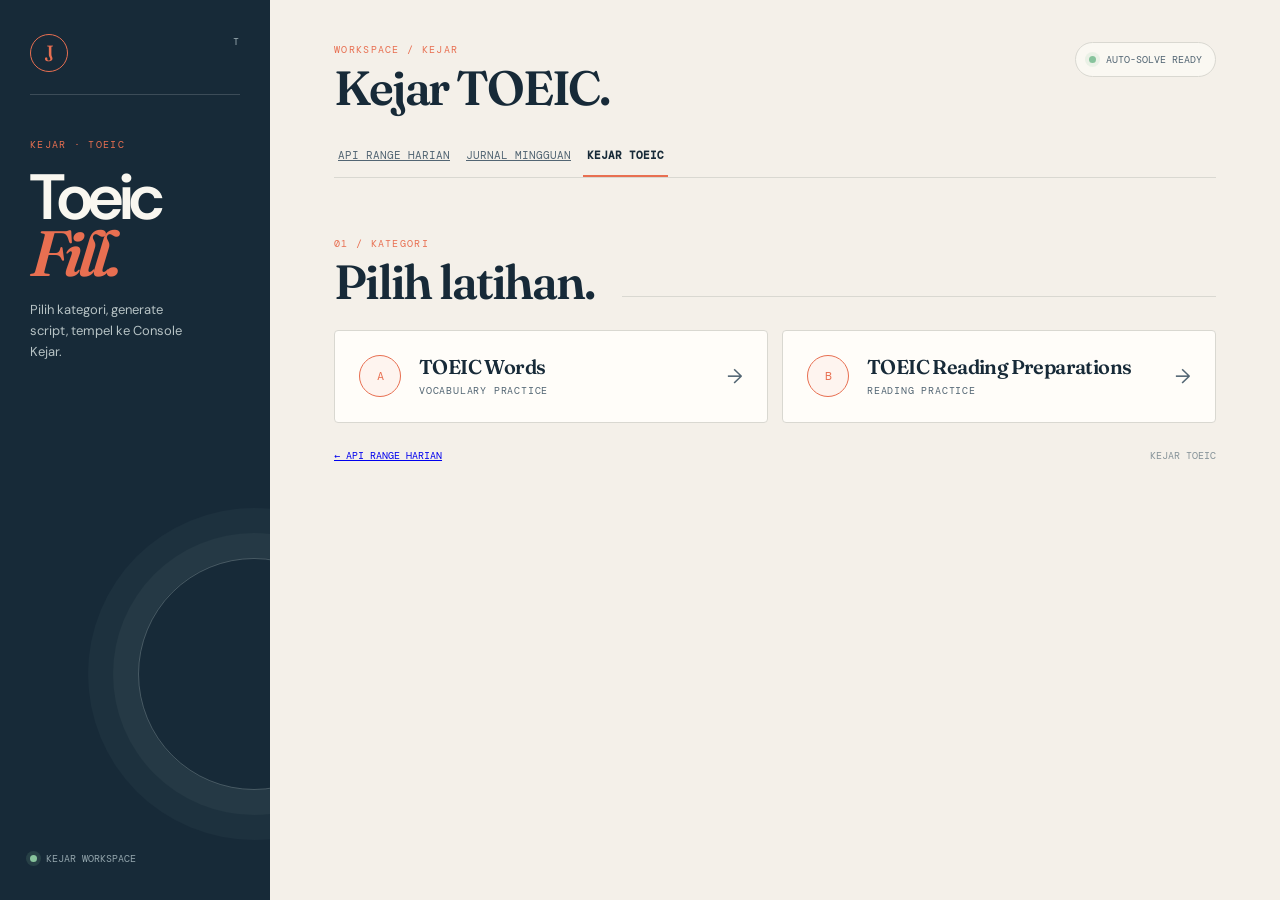
==== ui/kejar-toeic.html @ 2d429995 "First commit" ====
<!DOCTYPE html>
<html lang="id">
<head>
    <meta charset="UTF-8">
    <meta name="viewport" content="width=device-width, initial-scale=1.0">
    <title>Kejar TOEIC / AutoFill</title>
    <link rel="stylesheet" href="/ui/style.css">
</head>
<body>
    <div class="app-shell">
        <aside class="side-rail">
            <div class="brand-mark"><span>J</span><small>T</small></div>
            <div class="rail-copy">
                <p class="eyebrow">Kejar · TOEIC</p>
                <h1>Toeic<br><em>Fill.</em></h1>
                <p class="rail-note">Pilih kategori, generate script, tempel ke Console Kejar.</p>
            </div>
            <div class="rail-footer"><span class="status-dot"></span><span>Kejar workspace</span></div>
        </aside>
        <main class="workspace">
            <header class="topbar">
                <div>
                    <p class="eyebrow">Workspace / Kejar</p>
                    <h2>Kejar TOEIC.</h2>
                </div>
                <div class="topbar-badge"><span class="pulse"></span>Auto-solve ready</div>
            </header>
            <nav class="mode-tabs" aria-label="Pilih engine jurnal">
                <a class="mode-tab" href="/">API Range Harian</a>
                <a class="mode-tab" href="/ui/weekly.html">Jurnal Mingguan</a>
                <span class="mode-tab active">Kejar TOEIC</span>
            </nav>

            <div class="section-heading">
                <div>
                    <p class="eyebrow">01 / Kategori</p>
                    <h2>Pilih latihan.</h2>
                </div>
                <span class="heading-rule"></span>
            </div>

            <div class="kejar-grid">
                <button class="kejar-card" onclick="openKejarToeic('words')">
                    <div class="kejar-card-index">A</div>
                    <div class="kejar-card-body">
                        <h3>TOEIC Words</h3>
                        <p>Vocabulary practice</p>
                    </div>
                    <span class="kejar-card-arrow">→</span>
                </button>

                <button class="kejar-card" onclick="openKejarToeic('reading')">
                    <div class="kejar-card-index">B</div>
                    <div class="kejar-card-body">
                        <h3>TOEIC Reading Preparations</h3>
                        <p>Reading practice</p>
                    </div>
                    <span class="kejar-card-arrow">→</span>
                </button>
            </div>

            <footer class="workspace-footer">
                <a href="/">← API Range Harian</a>
                <span>Kejar TOEIC</span>
            </footer>
        </main>
    </div>
    <script src="/src/kejar-toeic-config.js"></script>
    <script src="/src/kejar-toeic-injector.js"></script>
    <script src="/ui/kejar-toeic-app.js"></script>
</body>
</html>
---- ui/style.css ----
@import url('https://fonts.googleapis.com/css2?family=DM+Mono:wght@400;500&family=DM+Sans:wght@400;500;600;700&family=Fraunces:opsz,wght@9..144,600&display=swap');

:root { --ink: #172a38; --ink-soft: #526573; --paper: #f4f0e9; --panel: #fffdf9; --line: #d9d8d1; --coral: #e86f51; --coral-dark: #bd513c; --shadow: 0 18px 50px rgba(23,42,56,.09); }
* { box-sizing: border-box; margin: 0; padding: 0; }
body { min-width: 320px; background: var(--paper); color: var(--ink); font-family: 'DM Sans', sans-serif; line-height: 1.5; }
button, input, select, textarea { font: inherit; }
.app-shell { display: grid; grid-template-columns: 270px minmax(0,1fr); min-height: 100vh; }
.side-rail { position: relative; display: flex; flex-direction: column; min-height: 100vh; padding: 34px 30px; color: #f9f7f0; background: var(--ink); overflow: hidden; }
.side-rail::after { position: absolute; content: ''; width: 230px; height: 230px; right: -100px; bottom: 110px; border: 1px solid rgba(220,233,231,.25); border-radius: 50%; box-shadow: 0 0 0 25px rgba(220,233,231,.04),0 0 0 50px rgba(220,233,231,.03); }
.brand-mark { display: flex; align-items: flex-start; justify-content: space-between; width: 100%; padding-bottom: 22px; border-bottom: 1px solid rgba(255,255,255,.16); font-family: 'DM Mono',monospace; }
.brand-mark span { display: grid; place-items: center; width: 38px; height: 38px; border: 1px solid var(--coral); border-radius: 50%; color: var(--coral); font-family: 'Fraunces',serif; font-size: 22px; }
.brand-mark small { color: #9aaab1; font-size: 10px; letter-spacing: .12em; }
.rail-copy { margin-top: 42px; margin-bottom: auto; }.eyebrow { color: var(--coral); font-family: 'DM Mono',monospace; font-size: 10px; letter-spacing: .13em; text-transform: uppercase; }
.rail-copy h1 { margin: 18px 0; font-size: clamp(48px,5vw,68px); font-weight: 600; line-height: .86; letter-spacing: -.07em; }.rail-copy h1 em { color: var(--coral); font-family: 'Fraunces',serif; font-weight: 600; letter-spacing: -.08em; }.rail-note { max-width: 165px; color: #b7c3c5; font-size: 13px; line-height: 1.6; }
.rail-footer { display: flex; align-items: center; gap: 9px; color: #94a6ad; font-family: 'DM Mono',monospace; font-size: 10px; text-transform: uppercase; }.status-dot,.pulse { display: inline-block; width: 7px; height: 7px; border-radius: 50%; background: #87c39c; box-shadow: 0 0 0 4px rgba(135,195,156,.14); }
.workspace { width: min(1180px,100%); margin: 0 auto; padding: 42px clamp(24px,5vw,76px) 28px; }.topbar { display: flex; align-items: flex-start; justify-content: space-between; gap: 20px; margin-bottom: 42px; }.topbar h2,.section-heading h2 { margin-top: 7px; font-family: 'Fraunces',serif; font-size: clamp(30px,4vw,48px); font-weight: 600; letter-spacing: -.045em; line-height: 1; }.topbar-badge { display: flex; align-items: center; gap: 10px; padding: 9px 13px; border: 1px solid var(--line); border-radius: 99px; background: rgba(255,253,249,.6); color: var(--ink-soft); font-family: 'DM Mono',monospace; font-size: 10px; text-transform: uppercase; white-space: nowrap; }
.date-panel { padding: 25px 28px 18px; border: 1px solid var(--line); border-radius: 4px; background: var(--panel); box-shadow: var(--shadow); }.section-kicker { display: flex; align-items: center; gap: 10px; color: var(--ink-soft); font-family: 'DM Mono',monospace; font-size: 10px; letter-spacing: .12em; text-transform: uppercase; }.section-kicker span:first-child { color: var(--coral); }.date-panel-main { display: flex; align-items: end; justify-content: space-between; gap: 28px; margin: 24px 0 15px; }.date-panel h3,.panel-heading h3 { font-size: 18px; font-weight: 700; letter-spacing: -.02em; }.section-subtitle,.panel-heading p { margin-top: 4px; color: var(--ink-soft); font-size: 12px; }.date-row { display: flex; align-items: end; gap: 12px; min-width: min(470px,100%); }.input-group { display: flex; flex: 1; flex-direction: column; gap: 7px; }.input-group label,.compact-item label { color: var(--ink-soft); font-family: 'DM Mono',monospace; font-size: 10px; letter-spacing: .04em; text-transform: uppercase; } input[type='date'],select { width: 100%; border: 1px solid var(--line); border-radius: 2px; background: #f8f6f0; color: var(--ink); font-size: 13px; } input[type='date'] { padding: 11px 12px; } select { padding: 9px 10px; cursor: pointer; } input[type='date']:focus,select:focus { outline: 2px solid rgba(232,111,81,.25); border-color: var(--coral); }.date-arrow { padding-bottom: 10px; color: var(--coral); font-size: 20px; }.date-info { min-height: 22px; color: var(--ink-soft); font-size: 12px; }.date-info .success { display: block; color: #56856a; font-weight: 600; }.date-info .error { display: block; color: var(--coral-dark); font-weight: 600; }
.section-heading { display: flex; align-items: end; gap: 28px; margin: 58px 0 24px; }.heading-rule { height: 1px; flex: 1; margin-bottom: 9px; background: var(--line); }.activity-grid { display: grid; grid-template-columns: repeat(2,minmax(0,1fr)); gap: 14px; }.panel { min-width: 0; padding: 24px; border: 1px solid var(--line); border-radius: 4px; background: var(--panel); }.panel-wide { grid-column: span 2; }.panel-accent { background: #dce9e7; border-color: #c5d8d4; }.panel-accent-soft { background: #e8eee4; border-color: #d2ddcf; }.panel-sleep { background: #eee7dc; border-color: #ddd1bf; }.panel-heading { display: flex; align-items: flex-start; gap: 13px; margin-bottom: 20px; }.panel-index { display: grid; place-items: center; width: 25px; height: 25px; border: 1px solid currentColor; border-radius: 50%; color: var(--coral); font-family: 'DM Mono',monospace; font-size: 10px; }
.compact-table { width: 100%; border-collapse: collapse; font-size: 13px; }.compact-table th { padding: 0 8px 10px; border-bottom: 1px solid var(--line); color: var(--ink-soft); font-family: 'DM Mono',monospace; font-size: 10px; font-weight: 400; letter-spacing: .04em; text-align: left; text-transform: uppercase; }.compact-table td { padding: 10px 8px; border-bottom: 1px solid rgba(23,42,56,.1); }.compact-table tr:last-child td { border-bottom: 0; }.compact-table .label-col { width: 110px; font-weight: 700; }.compact-table select { padding: 7px 8px; font-size: 12px; }.compact-grid { display: grid; grid-template-columns: repeat(auto-fit,minmax(190px,1fr)); gap: 15px 20px; }.compact-item { display: flex; flex-direction: column; gap: 7px; }
.action-panel { display: grid; grid-template-columns: .85fr 1.15fr; gap: 34px; margin-top: 14px; padding: 30px; border-radius: 4px; background: var(--ink); color: #f9f7f0; box-shadow: var(--shadow); }.light { color: #b7c3c5; }.action-copy h2 { margin-top: 26px; font-family: 'Fraunces',serif; font-size: 37px; letter-spacing: -.04em; }.action-copy p { max-width: 230px; margin-top: 10px; color: #aebdc0; font-size: 13px; }.action-controls { min-width: 0; }.preview-box { display: grid; grid-template-columns: repeat(4,1fr); gap: 7px; margin-bottom: 18px; }.preview-item { min-width: 0; padding: 12px 9px; border: 1px solid rgba(255,255,255,.14); background: rgba(255,255,255,.07); text-align: center; }.preview-item .preview-icon { display: block; margin-bottom: 4px; color: var(--coral); font-size: 16px; }.preview-item strong { display: block; color: #fff; font-size: 17px; }.preview-item small { display: block; overflow: hidden; color: #aebdc0; font-size: 10px; text-overflow: ellipsis; white-space: nowrap; }.empty-preview { grid-column: 1/-1; padding: 15px; color: #aebdc0; font-size: 12px; }.error-box { margin-bottom: 15px; padding: 11px 13px; border: 1px solid rgba(255,170,150,.5); background: rgba(232,111,81,.16); color: #ffc2b4; font-size: 12px; }.btn-group { display: flex; gap: 9px; }.btn { border: 0; border-radius: 2px; padding: 12px 16px; cursor: pointer; font-size: 12px; font-weight: 700; transition: transform .2s,background .2s; }.btn:hover { transform: translateY(-2px); }.btn-primary { flex: 2; background: var(--coral); color: #fff; }.btn-primary:hover { background: var(--coral-dark); }.btn-primary span { margin-left: 8px; font-size: 16px; }.btn-outline { flex: 1; border: 1px solid rgba(255,255,255,.22); background: transparent; color: #e2e9e7; }.btn-outline:hover { background: rgba(255,255,255,.1); }.output-area { grid-column: 1/-1; margin-top: 4px; padding-top: 23px; border-top: 1px solid rgba(255,255,255,.14); }.output-header { display: flex; justify-content: space-between; gap: 16px; margin-bottom: 9px; color: #dbe5e4; font-family: 'DM Mono',monospace; font-size: 10px; text-transform: uppercase; }.btn-sm { padding: 7px 10px; background: var(--coral); color: white; font-size: 10px; }#output-script { width: 100%; min-height: 210px; resize: vertical; border: 1px solid rgba(255,255,255,.16); border-radius: 2px; background: #0d1c27; color: #b9d9ca; padding: 14px; font-family: 'DM Mono',monospace; font-size: 11px; line-height: 1.6; }.workspace-footer { display: flex; justify-content: space-between; margin-top: 25px; color: #859298; font-family: 'DM Mono',monospace; font-size: 10px; text-transform: uppercase; }
@media (max-width: 1080px) { .workspace { padding-right: 34px; padding-left: 34px; }.date-panel-main { display: block; }.date-row { margin-top: 20px; }.action-panel { grid-template-columns: 1fr 1.5fr; } }
@media (max-width: 820px) { .app-shell { display: block; }.side-rail { min-height: 250px; padding: 24px; }.rail-copy { margin: 38px 0 0; }.rail-copy h1 { font-size: 55px; }.rail-note { display: none; }.rail-footer { position: absolute; right: 24px; bottom: 27px; }.workspace { padding: 30px 20px 24px; } }
@media (max-width: 620px) { .app-shell { overflow-x: hidden; }.side-rail { width: 100%; min-width: 0; }.topbar,.date-panel-main { display: block; }.topbar-badge { display: inline-flex; margin-top: 20px; }.date-panel-main { margin-top: 22px; }.date-panel { padding: 20px 16px 15px; }.date-row { display: grid; grid-template-columns: minmax(0,1fr) auto minmax(0,1fr); min-width: 0; margin-top: 20px; }.input-group { min-width: 0; }.activity-grid { display: block; }.panel { margin-bottom: 14px; padding: 18px 16px; }.panel-wide { grid-column: auto; }.compact-table { table-layout: fixed; }.compact-table .label-col { width: 72px; }.compact-table td,.compact-table th { padding-right: 4px; padding-left: 4px; }.action-panel { display: block; padding: 24px; }.action-controls { margin-top: 28px; }.preview-box { grid-template-columns: repeat(2,1fr); }.output-header { align-items: flex-start; flex-direction: column; }.workspace-footer { gap: 14px; flex-direction: column; } }

.mode-tabs { display: flex; gap: 8px; margin: -18px 0 30px; border-bottom: 1px solid var(--line); }.mode-tab { border: 0; border-bottom: 2px solid transparent; padding: 11px 4px; background: transparent; color: var(--ink-soft); cursor: pointer; font-family: 'DM Mono',monospace; font-size: 11px; text-transform: uppercase; }.mode-tab.active { border-bottom-color: var(--coral); color: var(--ink); font-weight: 700; }
.weekly-panel { padding: 28px; border: 1px solid var(--line); border-radius: 4px; background: var(--panel); box-shadow: var(--shadow); }.weekly-heading { display: flex; align-items: end; justify-content: space-between; gap: 20px; margin: 22px 0 28px; }.weekly-heading h2 { font-family: 'Fraunces',serif; font-size: 38px; letter-spacing: -.04em; }.weekly-heading p { margin-top: 8px; color: var(--ink-soft); font-size: 13px; }.weekly-badge { padding: 8px 10px; border: 1px solid #c5d8d4; background: var(--blue); color: var(--ink-soft); font-family: 'DM Mono',monospace; font-size: 10px; }.weekly-controls { display: flex; align-items: end; gap: 16px; margin-bottom: 24px; }.weekly-controls label { display: flex; flex-direction: column; gap: 7px; color: var(--ink-soft); font-family: 'DM Mono',monospace; font-size: 10px; text-transform: uppercase; }.weekly-controls select,.weekly-controls input[type='number'] { min-width: 150px; padding: 10px; border: 1px solid var(--line); border-radius: 2px; background: #f8f6f0; color: var(--ink); }.weekly-check { flex-direction: row !important; align-items: center; padding-bottom: 10px; font-family: 'DM Sans',sans-serif !important; font-size: 12px !important; text-transform: none !important; }.weekly-check input { accent-color: var(--coral); }.weekly-json-label { display: block; margin-bottom: 8px; color: var(--ink-soft); font-family: 'DM Mono',monospace; font-size: 10px; text-transform: uppercase; }.weekly-plan { width: 100%; min-height: 230px; padding: 15px; border: 1px solid var(--line); border-radius: 2px; background: #172a38; color: #b9d9ca; font-family: 'DM Mono',monospace; font-size: 12px; line-height: 1.6; resize: vertical; }.weekly-actions { display: flex; gap: 10px; margin-top: 16px; }.weekly-actions .btn-primary { flex: 0 1 280px; }.weekly-actions .btn-outline { flex: 0 0 100px; border-color: var(--line); color: var(--ink-soft); }.weekly-output { margin-top: 26px; padding-top: 22px; border-top: 1px solid var(--line); }.weekly-output .output-header { color: var(--ink-soft); }.weekly-output #weekly-output { width: 100%; min-height: 240px; padding: 14px; border: 1px solid var(--line); border-radius: 2px; background: #0d1c27; color: #b9d9ca; font-family: 'DM Mono',monospace; font-size: 11px; line-height: 1.6; resize: vertical; }
@media (max-width: 620px) { .weekly-heading { display: block; }.weekly-panel { padding: 20px 16px; }.weekly-controls { align-items: stretch; flex-direction: column; }.weekly-controls select,.weekly-controls input[type='number'] { min-width: 0; }.weekly-actions { flex-direction: column; }.weekly-actions .btn-primary,.weekly-actions .btn-outline { flex: auto; width: 100%; } }
.weekly-list-heading,.weekly-plan-row { display: grid; grid-template-columns: minmax(220px, 1.8fr) repeat(3, minmax(130px, 1fr)) minmax(150px, 1fr); gap: 10px; align-items: center; }.weekly-list-heading { padding: 0 12px 9px; color: var(--ink-soft); font-family: 'DM Mono',monospace; font-size: 10px; text-transform: uppercase; }.weekly-plan-list { border: 1px solid var(--line); border-radius: 3px; overflow: hidden; }.weekly-plan-row { padding: 11px 12px; border-top: 1px solid var(--line); background: #fffdf9; }.weekly-plan-row:first-child { border-top: 0; }.weekly-plan-row strong { font-size: 12px; }.weekly-plan-row select,.weekly-plan-row input { min-width: 0; width: 100%; padding: 8px; border: 1px solid var(--line); border-radius: 2px; background: #f8f6f0; color: var(--ink); font-size: 12px; }.weekly-plan-row input::placeholder { color: #9aa6a8; }.weekly-plan-row select:focus,.weekly-plan-row input:focus { outline: 2px solid rgba(232,111,81,.25); border-color: var(--coral); }
@media (max-width: 820px) { .weekly-list-heading { display: none; }.weekly-plan-row { display: grid; grid-template-columns: 1fr 1fr; padding: 14px 12px; }.weekly-plan-row strong { grid-column: 1 / -1; }.weekly-plan-row input { grid-column: 1 / -1; } }

/* =========================================================
   PAGE SECTIONS
   ========================================================= */
.page-section[hidden] { display: none; }

/* =========================================================
   KEJAR TOEIC
   ========================================================= */
.kejar-grid { display: grid; grid-template-columns: repeat(2, minmax(0,1fr)); gap: 14px; }
.kejar-card { position: relative; display: flex; align-items: center; gap: 18px; width: 100%; padding: 24px; border: 1px solid var(--line); border-radius: 4px; background: var(--panel); color: var(--ink); font: inherit; text-align: left; cursor: pointer; overflow: hidden; transition: transform .25s ease, box-shadow .25s ease, border-color .25s ease; }
.kejar-card::before { content: ''; position: absolute; left: 0; top: 0; bottom: 0; width: 3px; background: var(--coral); transform: scaleY(0); transform-origin: top; transition: transform .3s ease; }
.kejar-card:hover { transform: translateY(-3px); box-shadow: var(--shadow); border-color: #c9c8c0; }
.kejar-card:hover::before { transform: scaleY(1); }
.kejar-card-index { display: grid; place-items: center; width: 40px; height: 40px; flex-shrink: 0; border: 1px solid var(--coral); border-radius: 50%; color: var(--coral); background: rgba(232,111,81,.06); font-family: 'DM Mono', monospace; font-size: 11px; transition: background .25s ease, color .25s ease; }
.kejar-card:hover .kejar-card-index { background: var(--coral); color: #fff; }
.kejar-card-body { flex: 1; min-width: 0; }
.kejar-card-body h3 { font-family: 'Fraunces', serif; font-size: 20px; font-weight: 600; letter-spacing: -.03em; line-height: 1.15; color: var(--ink); margin-bottom: 4px; }
.kejar-card-body p { color: var(--ink-soft); font-family: 'DM Mono', monospace; font-size: 10.5px; letter-spacing: .04em; text-transform: uppercase; }
.kejar-card-arrow { color: var(--ink-soft); font-size: 20px; transition: color .25s ease, transform .25s ease; }
.kejar-card:hover .kejar-card-arrow { color: var(--coral); transform: translateX(4px); }
@media (max-width: 620px) {
  .kejar-grid { grid-template-columns: 1fr; }
}
/* =========================================================
   KEJAR TOEIC
   ========================================================= */
.kejar-grid { display: grid; grid-template-columns: repeat(2, minmax(0,1fr)); gap: 14px; }
.kejar-card { position: relative; display: flex; align-items: center; gap: 18px; width: 100%; padding: 24px; border: 1px solid var(--line); border-radius: 4px; background: var(--panel); color: var(--ink); font: inherit; text-align: left; cursor: pointer; overflow: hidden; transition: transform .25s ease, box-shadow .25s ease, border-color .25s ease; }
.kejar-card::before { content: ''; position: absolute; left: 0; top: 0; bottom: 0; width: 3px; background: var(--coral); transform: scaleY(0); transform-origin: top; transition: transform .3s ease; }
.kejar-card:hover { transform: translateY(-3px); box-shadow: var(--shadow); border-color: #c9c8c0; }
.kejar-card:hover::before { transform: scaleY(1); }
.kejar-card-index { display: grid; place-items: center; width: 42px; height: 42px; flex-shrink: 0; border: 1px solid var(--coral); border-radius: 50%; color: var(--coral); background: rgba(232,111,81,.06); font-family: 'DM Mono',monospace; font-size: 12px; transition: background .25s ease, color .25s ease; }
.kejar-card:hover .kejar-card-index { background: var(--coral); color: #fff; }
.kejar-card-body { flex: 1; min-width: 0; }
.kejar-card-body h3 { font-family: 'Fraunces',serif; font-size: 20px; font-weight: 600; letter-spacing: -.03em; line-height: 1.15; color: var(--ink); margin-bottom: 5px; }
.kejar-card-body p { color: var(--ink-soft); font-family: 'DM Mono',monospace; font-size: 10px; letter-spacing: .08em; text-transform: uppercase; }
.kejar-card-arrow { color: var(--ink-soft); font-size: 20px; transition: color .25s ease, transform .25s ease; }
.kejar-card:hover .kejar-card-arrow { color: var(--coral); transform: translateX(4px); }
@media (max-width: 620px) {
  .kejar-grid { grid-template-columns: 1fr; }
}
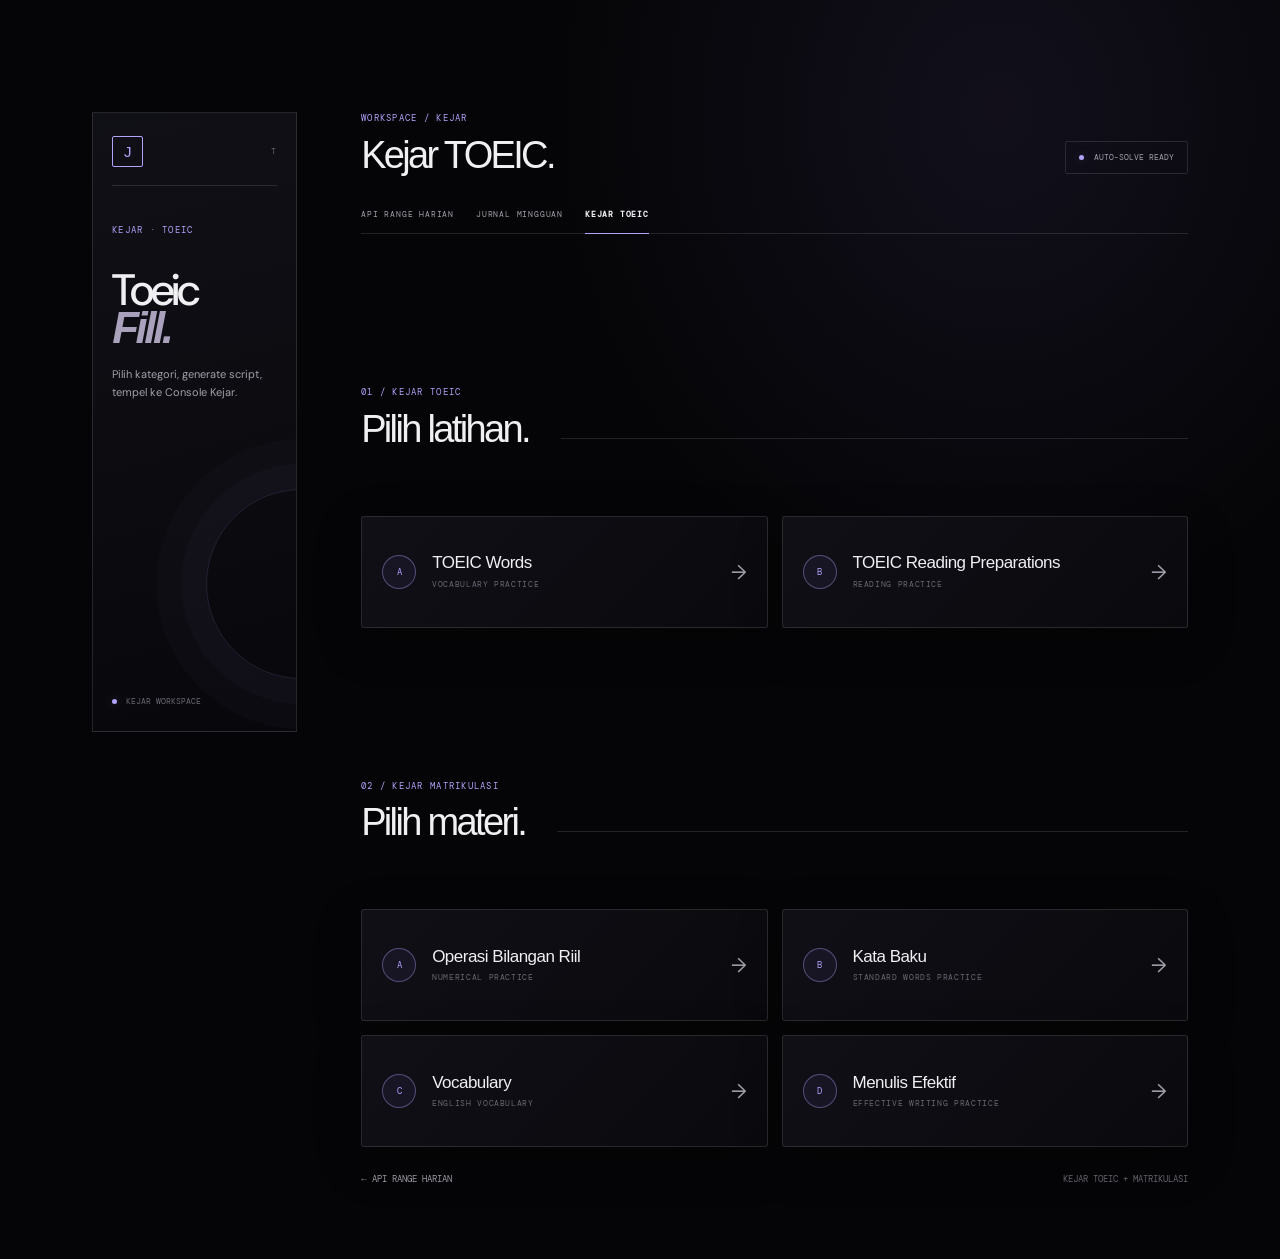
==== commit 0acf264e: "lcc" ====
--- a/ui/kejar-toeic.html
+++ b/ui/kejar-toeic.html
@@ -4,9 +4,22 @@
     <meta charset="UTF-8">
     <meta name="viewport" content="width=device-width, initial-scale=1.0">
     <title>Kejar TOEIC / AutoFill</title>
-    <link rel="stylesheet" href="/ui/style.css">
+    <link rel="stylesheet" href="../style.css">
+    <link rel="stylesheet" href="../src/experience.css">
 </head>
-<body>
+<body class="experience-page tool-page">
+    <div class="battlefield-scenery" aria-hidden="true">
+        <div class="scene-void"></div>
+        <div class="scene-rift"></div>
+        <div class="scene-rock scene-rock-a"></div>
+        <div class="scene-rock scene-rock-b"></div>
+        <div class="scene-rock scene-rock-c"></div>
+        <div class="scene-silhouette"></div>
+        <div class="scene-fog scene-fog-a"></div>
+        <div class="scene-fog scene-fog-b"></div>
+        <div class="scene-particles"></div>
+        <div class="scene-embers"></div>
+    </div>
     <div class="app-shell">
         <aside class="side-rail">
             <div class="brand-mark"><span>J</span><small>T</small></div>
@@ -26,21 +39,22 @@
                 <div class="topbar-badge"><span class="pulse"></span>Auto-solve ready</div>
             </header>
             <nav class="mode-tabs" aria-label="Pilih engine jurnal">
-                <a class="mode-tab" href="/">API Range Harian</a>
-                <a class="mode-tab" href="/ui/weekly.html">Jurnal Mingguan</a>
+                <a class="mode-tab" href="../">API Range Harian</a>
+                <a class="mode-tab" href="weekly.html">Jurnal Mingguan</a>
                 <span class="mode-tab active">Kejar TOEIC</span>
             </nav>
 
+            <!-- ═══════════ SECTION 1: KEJAR TOEIC ═══════════ -->
             <div class="section-heading">
                 <div>
-                    <p class="eyebrow">01 / Kategori</p>
+                    <p class="eyebrow">01 / Kejar TOEIC</p>
                     <h2>Pilih latihan.</h2>
                 </div>
                 <span class="heading-rule"></span>
             </div>
 
             <div class="kejar-grid">
-                <button class="kejar-card" onclick="openKejarToeic('words')">
+                <button class="kejar-card" type="button" onclick="openKejarModal('toeicwords')">
                     <div class="kejar-card-index">A</div>
                     <div class="kejar-card-body">
                         <h3>TOEIC Words</h3>
@@ -49,7 +63,7 @@
                     <span class="kejar-card-arrow">→</span>
                 </button>
 
-                <button class="kejar-card" onclick="openKejarToeic('reading')">
+                <button class="kejar-card" type="button" onclick="openKejarModal('toeic_reading_preparation')">
                     <div class="kejar-card-index">B</div>
                     <div class="kejar-card-body">
                         <h3>TOEIC Reading Preparations</h3>
@@ -59,14 +73,61 @@
                 </button>
             </div>
 
+            <!-- ═══════════ SECTION 2: KEJAR MATRIKULASI ═══════════ -->
+            <div class="section-heading" style="margin-top:58px">
+                <div>
+                    <p class="eyebrow">02 / Kejar Matrikulasi</p>
+                    <h2>Pilih materi.</h2>
+                </div>
+                <span class="heading-rule"></span>
+            </div>
+
+            <div class="kejar-grid">
+                <button class="kejar-card" type="button" onclick="openKejarModal('obr')">
+                    <div class="kejar-card-index">A</div>
+                    <div class="kejar-card-body">
+                        <h3>Operasi Bilangan Riil</h3>
+                        <p>Numerical practice</p>
+                    </div>
+                    <span class="kejar-card-arrow">→</span>
+                </button>
+
+                <button class="kejar-card" type="button" onclick="openKejarModal('katabaku')">
+                    <div class="kejar-card-index">B</div>
+                    <div class="kejar-card-body">
+                        <h3>Kata Baku</h3>
+                        <p>Standard words practice</p>
+                    </div>
+                    <span class="kejar-card-arrow">→</span>
+                </button>
+
+                <button class="kejar-card" type="button" onclick="openKejarModal('vocabulary')">
+                    <div class="kejar-card-index">C</div>
+                    <div class="kejar-card-body">
+                        <h3>Vocabulary</h3>
+                        <p>English vocabulary</p>
+                    </div>
+                    <span class="kejar-card-arrow">→</span>
+                </button>
+
+                <button class="kejar-card" type="button" onclick="openKejarModal('menulisefektif')">
+                    <div class="kejar-card-index">D</div>
+                    <div class="kejar-card-body">
+                        <h3>Menulis Efektif</h3>
+                        <p>Effective writing practice</p>
+                    </div>
+                    <span class="kejar-card-arrow">→</span>
+                </button>
+            </div>
+
             <footer class="workspace-footer">
-                <a href="/">← API Range Harian</a>
-                <span>Kejar TOEIC</span>
+                <a href="../">← API Range Harian</a>
+                <span>Kejar TOEIC + Matrikulasi</span>
             </footer>
         </main>
     </div>
-    <script src="/src/kejar-toeic-config.js"></script>
-    <script src="/src/kejar-toeic-injector.js"></script>
-    <script src="/ui/kejar-toeic-app.js"></script>
+    <script src="../src/kejar-toeic-config.js"></script>
+    <script src="../src/kejar-toeic-injector.js"></script>
+    <script src="kejar-toeic-app.js"></script>
 </body>
 </html>
--- a/style.css
+++ b/style.css
@@ -0,0 +1,71 @@
+@import url('https://fonts.googleapis.com/css2?family=DM+Mono:wght@400;500&family=DM+Sans:wght@400;500;600;700&family=Fraunces:opsz,wght@9..144,600&display=swap');
+
+:root { --ink: #172a38; --ink-soft: #526573; --paper: #f4f0e9; --panel: #fffdf9; --line: #d9d8d1; --coral: #e86f51; --coral-dark: #bd513c; --shadow: 0 18px 50px rgba(23,42,56,.09); }
+* { box-sizing: border-box; margin: 0; padding: 0; }
+body { min-width: 320px; background: var(--paper); color: var(--ink); font-family: 'DM Sans', sans-serif; line-height: 1.5; }
+button, input, select, textarea { font: inherit; }
+.app-shell { display: grid; grid-template-columns: 270px minmax(0,1fr); min-height: 100vh; }
+.side-rail { position: relative; display: flex; flex-direction: column; min-height: 100vh; padding: 34px 30px; color: #f9f7f0; background: var(--ink); overflow: hidden; }
+.side-rail::after { position: absolute; content: ''; width: 230px; height: 230px; right: -100px; bottom: 110px; border: 1px solid rgba(220,233,231,.25); border-radius: 50%; box-shadow: 0 0 0 25px rgba(220,233,231,.04),0 0 0 50px rgba(220,233,231,.03); }
+.brand-mark { display: flex; align-items: flex-start; justify-content: space-between; width: 100%; padding-bottom: 22px; border-bottom: 1px solid rgba(255,255,255,.16); font-family: 'DM Mono',monospace; }
+.brand-mark span { display: grid; place-items: center; width: 38px; height: 38px; border: 1px solid var(--coral); border-radius: 50%; color: var(--coral); font-family: 'Fraunces',serif; font-size: 22px; }
+.brand-mark small { color: #9aaab1; font-size: 10px; letter-spacing: .12em; }
+.rail-copy { margin-top: 42px; margin-bottom: auto; }.eyebrow { color: var(--coral); font-family: 'DM Mono',monospace; font-size: 10px; letter-spacing: .13em; text-transform: uppercase; }
+.rail-copy h1 { margin: 18px 0; font-size: clamp(48px,5vw,68px); font-weight: 600; line-height: .86; letter-spacing: -.07em; }.rail-copy h1 em { color: var(--coral); font-family: 'Fraunces',serif; font-weight: 600; letter-spacing: -.08em; }.rail-note { max-width: 165px; color: #b7c3c5; font-size: 13px; line-height: 1.6; }
+.rail-footer { display: flex; align-items: center; gap: 9px; color: #94a6ad; font-family: 'DM Mono',monospace; font-size: 10px; text-transform: uppercase; }.status-dot,.pulse { display: inline-block; width: 7px; height: 7px; border-radius: 50%; background: #87c39c; box-shadow: 0 0 0 4px rgba(135,195,156,.14); }
+.workspace { width: min(1180px,100%); margin: 0 auto; padding: 42px clamp(24px,5vw,76px) 28px; }.topbar { display: flex; align-items: flex-start; justify-content: space-between; gap: 20px; margin-bottom: 42px; }.topbar h2,.section-heading h2 { margin-top: 7px; font-family: 'Fraunces',serif; font-size: clamp(30px,4vw,48px); font-weight: 600; letter-spacing: -.045em; line-height: 1; }.topbar-badge { display: flex; align-items: center; gap: 10px; padding: 9px 13px; border: 1px solid var(--line); border-radius: 99px; background: rgba(255,253,249,.6); color: var(--ink-soft); font-family: 'DM Mono',monospace; font-size: 10px; text-transform: uppercase; white-space: nowrap; }
+.date-panel { padding: 25px 28px 18px; border: 1px solid var(--line); border-radius: 4px; background: var(--panel); box-shadow: var(--shadow); }.section-kicker { display: flex; align-items: center; gap: 10px; color: var(--ink-soft); font-family: 'DM Mono',monospace; font-size: 10px; letter-spacing: .12em; text-transform: uppercase; }.section-kicker span:first-child { color: var(--coral); }.date-panel-main { display: flex; align-items: end; justify-content: space-between; gap: 28px; margin: 24px 0 15px; }.date-panel h3,.panel-heading h3 { font-size: 18px; font-weight: 700; letter-spacing: -.02em; }.section-subtitle,.panel-heading p { margin-top: 4px; color: var(--ink-soft); font-size: 12px; }.date-row { display: flex; align-items: end; gap: 12px; min-width: min(470px,100%); }.input-group { display: flex; flex: 1; flex-direction: column; gap: 7px; }.input-group label,.compact-item label { color: var(--ink-soft); font-family: 'DM Mono',monospace; font-size: 10px; letter-spacing: .04em; text-transform: uppercase; } input[type='date'],select { width: 100%; border: 1px solid var(--line); border-radius: 2px; background: #f8f6f0; color: var(--ink); font-size: 13px; } input[type='date'] { padding: 11px 12px; } select { padding: 9px 10px; cursor: pointer; } input[type='date']:focus,select:focus { outline: 2px solid rgba(232,111,81,.25); border-color: var(--coral); }.date-arrow { padding-bottom: 10px; color: var(--coral); font-size: 20px; }.date-info { min-height: 22px; color: var(--ink-soft); font-size: 12px; }.date-info .success { display: block; color: #56856a; font-weight: 600; }.date-info .error { display: block; color: var(--coral-dark); font-weight: 600; }
+.section-heading { display: flex; align-items: end; gap: 28px; margin: 58px 0 24px; }.heading-rule { height: 1px; flex: 1; margin-bottom: 9px; background: var(--line); }.activity-grid { display: grid; grid-template-columns: repeat(2,minmax(0,1fr)); gap: 14px; }.panel { min-width: 0; padding: 24px; border: 1px solid var(--line); border-radius: 4px; background: var(--panel); }.panel-wide { grid-column: span 2; }.panel-accent { background: #dce9e7; border-color: #c5d8d4; }.panel-accent-soft { background: #e8eee4; border-color: #d2ddcf; }.panel-sleep { background: #eee7dc; border-color: #ddd1bf; }.panel-heading { display: flex; align-items: flex-start; gap: 13px; margin-bottom: 20px; }.panel-index { display: grid; place-items: center; width: 25px; height: 25px; border: 1px solid currentColor; border-radius: 50%; color: var(--coral); font-family: 'DM Mono',monospace; font-size: 10px; }
+.compact-table { width: 100%; border-collapse: collapse; font-size: 13px; }.compact-table th { padding: 0 8px 10px; border-bottom: 1px solid var(--line); color: var(--ink-soft); font-family: 'DM Mono',monospace; font-size: 10px; font-weight: 400; letter-spacing: .04em; text-align: left; text-transform: uppercase; }.compact-table td { padding: 10px 8px; border-bottom: 1px solid rgba(23,42,56,.1); }.compact-table tr:last-child td { border-bottom: 0; }.compact-table .label-col { width: 110px; font-weight: 700; }.compact-table select { padding: 7px 8px; font-size: 12px; }.compact-grid { display: grid; grid-template-columns: repeat(auto-fit,minmax(190px,1fr)); gap: 15px 20px; }.compact-item { display: flex; flex-direction: column; gap: 7px; }
+.action-panel { display: grid; grid-template-columns: .85fr 1.15fr; gap: 34px; margin-top: 14px; padding: 30px; border-radius: 4px; background: var(--ink); color: #f9f7f0; box-shadow: var(--shadow); }.light { color: #b7c3c5; }.action-copy h2 { margin-top: 26px; font-family: 'Fraunces',serif; font-size: 37px; letter-spacing: -.04em; }.action-copy p { max-width: 230px; margin-top: 10px; color: #aebdc0; font-size: 13px; }.action-controls { min-width: 0; }.preview-box { display: grid; grid-template-columns: repeat(4,1fr); gap: 7px; margin-bottom: 18px; }.preview-item { min-width: 0; padding: 12px 9px; border: 1px solid rgba(255,255,255,.14); background: rgba(255,255,255,.07); text-align: center; }.preview-item .preview-icon { display: block; margin-bottom: 4px; color: var(--coral); font-size: 16px; }.preview-item strong { display: block; color: #fff; font-size: 17px; }.preview-item small { display: block; overflow: hidden; color: #aebdc0; font-size: 10px; text-overflow: ellipsis; white-space: nowrap; }.empty-preview { grid-column: 1/-1; padding: 15px; color: #aebdc0; font-size: 12px; }.error-box { margin-bottom: 15px; padding: 11px 13px; border: 1px solid rgba(255,170,150,.5); background: rgba(232,111,81,.16); color: #ffc2b4; font-size: 12px; }.btn-group { display: flex; gap: 9px; }.btn { border: 0; border-radius: 2px; padding: 12px 16px; cursor: pointer; font-size: 12px; font-weight: 700; transition: transform .2s,background .2s; }.btn:hover { transform: translateY(-2px); }.btn-primary { flex: 2; background: var(--coral); color: #fff; }.btn-primary:hover { background: var(--coral-dark); }.btn-primary span { margin-left: 8px; font-size: 16px; }.btn-outline { flex: 1; border: 1px solid rgba(255,255,255,.22); background: transparent; color: #e2e9e7; }.btn-outline:hover { background: rgba(255,255,255,.1); }.output-area { grid-column: 1/-1; margin-top: 4px; padding-top: 23px; border-top: 1px solid rgba(255,255,255,.14); }.output-header { display: flex; justify-content: space-between; gap: 16px; margin-bottom: 9px; color: #dbe5e4; font-family: 'DM Mono',monospace; font-size: 10px; text-transform: uppercase; }.btn-sm { padding: 7px 10px; background: var(--coral); color: white; font-size: 10px; }#output-script { width: 100%; min-height: 210px; resize: vertical; border: 1px solid rgba(255,255,255,.16); border-radius: 2px; background: #0d1c27; color: #b9d9ca; padding: 14px; font-family: 'DM Mono',monospace; font-size: 11px; line-height: 1.6; }.workspace-footer { display: flex; justify-content: space-between; margin-top: 25px; color: #859298; font-family: 'DM Mono',monospace; font-size: 10px; text-transform: uppercase; }
+@media (max-width: 1080px) { .workspace { padding-right: 34px; padding-left: 34px; }.date-panel-main { display: block; }.date-row { margin-top: 20px; }.action-panel { grid-template-columns: 1fr 1.5fr; } }
+@media (max-width: 820px) { .app-shell { display: block; }.side-rail { min-height: 250px; padding: 24px; }.rail-copy { margin: 38px 0 0; }.rail-copy h1 { font-size: 55px; }.rail-note { display: none; }.rail-footer { position: absolute; right: 24px; bottom: 27px; }.workspace { padding: 30px 20px 24px; } }
+@media (max-width: 620px) { .app-shell { overflow-x: hidden; }.side-rail { width: 100%; min-width: 0; }.topbar,.date-panel-main { display: block; }.topbar-badge { display: inline-flex; margin-top: 20px; }.date-panel-main { margin-top: 22px; }.date-panel { padding: 20px 16px 15px; }.date-row { display: grid; grid-template-columns: minmax(0,1fr) auto minmax(0,1fr); min-width: 0; margin-top: 20px; }.input-group { min-width: 0; }.activity-grid { display: block; }.panel { margin-bottom: 14px; padding: 18px 16px; }.panel-wide { grid-column: auto; }.compact-table { table-layout: fixed; }.compact-table .label-col { width: 72px; }.compact-table td,.compact-table th { padding-right: 4px; padding-left: 4px; }.action-panel { display: block; padding: 24px; }.action-controls { margin-top: 28px; }.preview-box { grid-template-columns: repeat(2,1fr); }.output-header { align-items: flex-start; flex-direction: column; }.workspace-footer { gap: 14px; flex-direction: column; } }
+
+.mode-tabs { display: flex; gap: 8px; margin: -18px 0 30px; border-bottom: 1px solid var(--line); }.mode-tab { border: 0; border-bottom: 2px solid transparent; padding: 11px 4px; background: transparent; color: var(--ink-soft); cursor: pointer; font-family: 'DM Mono',monospace; font-size: 11px; text-transform: uppercase; }.mode-tab.active { border-bottom-color: var(--coral); color: var(--ink); font-weight: 700; }
+.weekly-panel { padding: 28px; border: 1px solid var(--line); border-radius: 4px; background: var(--panel); box-shadow: var(--shadow); }.weekly-heading { display: flex; align-items: end; justify-content: space-between; gap: 20px; margin: 22px 0 28px; }.weekly-heading h2 { font-family: 'Fraunces',serif; font-size: 38px; letter-spacing: -.04em; }.weekly-heading p { margin-top: 8px; color: var(--ink-soft); font-size: 13px; }.weekly-badge { padding: 8px 10px; border: 1px solid #c5d8d4; background: var(--blue); color: var(--ink-soft); font-family: 'DM Mono',monospace; font-size: 10px; }.weekly-controls { display: flex; align-items: end; gap: 16px; margin-bottom: 24px; }.weekly-controls label { display: flex; flex-direction: column; gap: 7px; color: var(--ink-soft); font-family: 'DM Mono',monospace; font-size: 10px; text-transform: uppercase; }.weekly-controls select,.weekly-controls input[type='number'] { min-width: 150px; padding: 10px; border: 1px solid var(--line); border-radius: 2px; background: #f8f6f0; color: var(--ink); }.weekly-check { flex-direction: row !important; align-items: center; padding-bottom: 10px; font-family: 'DM Sans',sans-serif !important; font-size: 12px !important; text-transform: none !important; }.weekly-check input { accent-color: var(--coral); }.weekly-json-label { display: block; margin-bottom: 8px; color: var(--ink-soft); font-family: 'DM Mono',monospace; font-size: 10px; text-transform: uppercase; }.weekly-plan { width: 100%; min-height: 230px; padding: 15px; border: 1px solid var(--line); border-radius: 2px; background: #172a38; color: #b9d9ca; font-family: 'DM Mono',monospace; font-size: 12px; line-height: 1.6; resize: vertical; }.weekly-actions { display: flex; gap: 10px; margin-top: 16px; }.weekly-actions .btn-primary { flex: 0 1 280px; }.weekly-actions .btn-outline { flex: 0 0 100px; border-color: var(--line); color: var(--ink-soft); }.weekly-output { margin-top: 26px; padding-top: 22px; border-top: 1px solid var(--line); }.weekly-output .output-header { color: var(--ink-soft); }.weekly-output #weekly-output { width: 100%; min-height: 240px; padding: 14px; border: 1px solid var(--line); border-radius: 2px; background: #0d1c27; color: #b9d9ca; font-family: 'DM Mono',monospace; font-size: 11px; line-height: 1.6; resize: vertical; }
+@media (max-width: 620px) { .weekly-heading { display: block; }.weekly-panel { padding: 20px 16px; }.weekly-controls { align-items: stretch; flex-direction: column; }.weekly-controls select,.weekly-controls input[type='number'] { min-width: 0; }.weekly-actions { flex-direction: column; }.weekly-actions .btn-primary,.weekly-actions .btn-outline { flex: auto; width: 100%; } }
+.weekly-list-heading,.weekly-plan-row { display: grid; grid-template-columns: minmax(220px, 1.8fr) repeat(3, minmax(130px, 1fr)) minmax(150px, 1fr); gap: 10px; align-items: center; }.weekly-list-heading { padding: 0 12px 9px; color: var(--ink-soft); font-family: 'DM Mono',monospace; font-size: 10px; text-transform: uppercase; }.weekly-plan-list { border: 1px solid var(--line); border-radius: 3px; overflow: hidden; }.weekly-plan-row { padding: 11px 12px; border-top: 1px solid var(--line); background: #fffdf9; }.weekly-plan-row:first-child { border-top: 0; }.weekly-plan-row strong { font-size: 12px; }.weekly-plan-row select,.weekly-plan-row input { min-width: 0; width: 100%; padding: 8px; border: 1px solid var(--line); border-radius: 2px; background: #f8f6f0; color: var(--ink); font-size: 12px; }.weekly-plan-row input::placeholder { color: #9aa6a8; }.weekly-plan-row select:focus,.weekly-plan-row input:focus { outline: 2px solid rgba(232,111,81,.25); border-color: var(--coral); }
+@media (max-width: 820px) { .weekly-list-heading { display: none; }.weekly-plan-row { display: grid; grid-template-columns: 1fr 1fr; padding: 14px 12px; }.weekly-plan-row strong { grid-column: 1 / -1; }.weekly-plan-row input { grid-column: 1 / -1; } }
+
+/* =========================================================
+   PAGE SECTIONS
+   ========================================================= */
+.page-section[hidden] { display: none; }
+
+/* =========================================================
+   KEJAR TOEIC
+   ========================================================= */
+.kejar-grid { display: grid; grid-template-columns: repeat(2, minmax(0,1fr)); gap: 14px; }
+.kejar-card { position: relative; display: flex; align-items: center; gap: 18px; width: 100%; padding: 24px; border: 1px solid var(--line); border-radius: 4px; background: var(--panel); color: var(--ink); font: inherit; text-align: left; cursor: pointer; overflow: hidden; transition: transform .25s ease, box-shadow .25s ease, border-color .25s ease; }
+.kejar-card::before { content: ''; position: absolute; left: 0; top: 0; bottom: 0; width: 3px; background: var(--coral); transform: scaleY(0); transform-origin: top; transition: transform .3s ease; }
+.kejar-card:hover { transform: translateY(-3px); box-shadow: var(--shadow); border-color: #c9c8c0; }
+.kejar-card:hover::before { transform: scaleY(1); }
+.kejar-card-index { display: grid; place-items: center; width: 40px; height: 40px; flex-shrink: 0; border: 1px solid var(--coral); border-radius: 50%; color: var(--coral); background: rgba(232,111,81,.06); font-family: 'DM Mono', monospace; font-size: 11px; transition: background .25s ease, color .25s ease; }
+.kejar-card:hover .kejar-card-index { background: var(--coral); color: #fff; }
+.kejar-card-body { flex: 1; min-width: 0; }
+.kejar-card-body h3 { font-family: 'Fraunces', serif; font-size: 20px; font-weight: 600; letter-spacing: -.03em; line-height: 1.15; color: var(--ink); margin-bottom: 4px; }
+.kejar-card-body p { color: var(--ink-soft); font-family: 'DM Mono', monospace; font-size: 10.5px; letter-spacing: .04em; text-transform: uppercase; }
+.kejar-card-arrow { color: var(--ink-soft); font-size: 20px; transition: color .25s ease, transform .25s ease; }
+.kejar-card:hover .kejar-card-arrow { color: var(--coral); transform: translateX(4px); }
+@media (max-width: 620px) {
+  .kejar-grid { grid-template-columns: 1fr; }
+}
+/* =========================================================
+   KEJAR TOEIC
+   ========================================================= */
+.kejar-grid { display: grid; grid-template-columns: repeat(2, minmax(0,1fr)); gap: 14px; }
+.kejar-card { position: relative; display: flex; align-items: center; gap: 18px; width: 100%; padding: 24px; border: 1px solid var(--line); border-radius: 4px; background: var(--panel); color: var(--ink); font: inherit; text-align: left; cursor: pointer; overflow: hidden; transition: transform .25s ease, box-shadow .25s ease, border-color .25s ease; }
+.kejar-card::before { content: ''; position: absolute; left: 0; top: 0; bottom: 0; width: 3px; background: var(--coral); transform: scaleY(0); transform-origin: top; transition: transform .3s ease; }
+.kejar-card:hover { transform: translateY(-3px); box-shadow: var(--shadow); border-color: #c9c8c0; }
+.kejar-card:hover::before { transform: scaleY(1); }
+.kejar-card-index { display: grid; place-items: center; width: 42px; height: 42px; flex-shrink: 0; border: 1px solid var(--coral); border-radius: 50%; color: var(--coral); background: rgba(232,111,81,.06); font-family: 'DM Mono',monospace; font-size: 12px; transition: background .25s ease, color .25s ease; }
+.kejar-card:hover .kejar-card-index { background: var(--coral); color: #fff; }
+.kejar-card-body { flex: 1; min-width: 0; }
+.kejar-card-body h3 { font-family: 'Fraunces',serif; font-size: 20px; font-weight: 600; letter-spacing: -.03em; line-height: 1.15; color: var(--ink); margin-bottom: 5px; }
+.kejar-card-body p { color: var(--ink-soft); font-family: 'DM Mono',monospace; font-size: 10px; letter-spacing: .08em; text-transform: uppercase; }
+.kejar-card-arrow { color: var(--ink-soft); font-size: 20px; transition: color .25s ease, transform .25s ease; }
+.kejar-card:hover .kejar-card-arrow { color: var(--coral); transform: translateX(4px); }
+@media (max-width: 620px) {
+  .kejar-grid { grid-template-columns: 1fr; }
+}
--- a/src/experience.css
+++ b/src/experience.css
@@ -0,0 +1,439 @@
+:root {
+  color-scheme: dark;
+  --night: #050507;
+  --night-2: #0a0a0f;
+  --surface: #111118;
+  --surface-raised: #15151d;
+  --text: #f0eff2;
+  --text-dim: #a2a0ab;
+  --text-muted: #696773;
+  --line: rgba(229, 226, 238, .13);
+  --line-bright: rgba(229, 226, 238, .26);
+  --violet: #947fe1;
+  --violet-bright: #b2a2fa;
+  --violet-wash: rgba(139, 112, 228, .13);
+  --crimson: #9e4058;
+  --radius-sm: 3px;
+  --radius-md: 8px;
+  --shadow-soft: 0 14px 46px rgba(0, 0, 0, .26);
+  --shadow-deep: 0 32px 90px rgba(0, 0, 0, .46);
+  --ease-out: cubic-bezier(.2, .7, .2, 1);
+  --ease-spring: cubic-bezier(.2, .85, .2, 1);
+  --duration-fast: 180ms;
+  --duration: 420ms;
+  --duration-slow: 900ms;
+  --page-gutter: 7.2vw;
+}
+
+*, *::before, *::after { box-sizing: border-box; }
+html { scroll-behavior: smooth; scroll-padding-top: 96px; }
+body.experience-page {
+  margin: 0;
+  min-width: 320px;
+  overflow-x: hidden;
+  background: var(--night);
+  color: var(--text);
+  font-family: 'DM Sans', sans-serif;
+  font-size: 15px;
+  line-height: 1.6;
+  -webkit-font-smoothing: antialiased;
+}
+body.experience-page::selection { color: var(--night); background: var(--violet-bright); }
+body.experience-page a { color: inherit; text-decoration: none; }
+body.experience-page button, body.experience-page input, body.experience-page select, body.experience-page textarea { font: inherit; }
+body.experience-page button { color: inherit; }
+body.experience-page :focus-visible { outline: 2px solid var(--violet-bright); outline-offset: 4px; }
+
+.reading-progress { position: fixed; z-index: 120; inset: 0 0 auto; height: 2px; pointer-events: none; }
+.reading-progress span { display: block; width: 100%; height: 100%; background: var(--violet-bright); transform: scaleX(0); transform-origin: left; }
+.ambient-canvas, .grain-layer { position: fixed; inset: 0; pointer-events: none; }
+.ambient-canvas { z-index: 0; width: 100%; height: 100%; opacity: .56; }
+.grain-layer { z-index: 1; opacity: .13; background-image: url("data:image/svg+xml,%3Csvg viewBox='0 0 180 180' xmlns='http://www.w3.org/2000/svg'%3E%3Cfilter id='n'%3E%3CfeTurbulence type='fractalNoise' baseFrequency='.92' numOctaves='3' stitchTiles='stitch'/%3E%3C/filter%3E%3Crect width='100%25' height='100%25' filter='url(%23n)' opacity='.28'/%3E%3C/svg%3E"); }
+.experience-header, .mobile-nav, .hero-section, .intro-band, .tools-section, .closing-section, .experience-footer { position: relative; z-index: 2; }
+
+.experience-header {
+  position: fixed;
+  z-index: 100;
+  inset: 0 0 auto;
+  height: 88px;
+  padding: 0 var(--page-gutter);
+  display: grid;
+  grid-template-columns: 1fr auto 1fr;
+  align-items: center;
+  border-bottom: 1px solid transparent;
+  transition: height var(--duration) var(--ease-out), background var(--duration) ease, border-color var(--duration) ease, backdrop-filter var(--duration) ease;
+}
+.experience-header.is-scrolled { height: 70px; border-color: var(--line); background: rgba(5, 5, 7, .78); backdrop-filter: blur(18px); }
+.brand-lockup { display: inline-flex; align-items: center; gap: 12px; width: fit-content; }
+.brand-symbol { width: 21px; height: 22px; display: flex; align-items: center; justify-content: center; gap: 2px; transform: skew(-17deg); }
+.brand-symbol i { display: block; width: 4px; background: var(--text); }
+.brand-symbol i:nth-child(1) { height: 12px; opacity: .48; }
+.brand-symbol i:nth-child(2) { height: 20px; }
+.brand-symbol i:nth-child(3) { height: 15px; opacity: .72; }
+.brand-name { font-family: 'Manrope', sans-serif; font-size: 18px; font-weight: 700; letter-spacing: -.07em; }
+.brand-period { color: var(--violet-bright); }
+.desktop-nav { display: flex; align-items: center; gap: 38px; }
+.nav-link { position: relative; color: var(--text-dim); font-size: 12px; transition: color var(--duration-fast) ease; }
+.nav-link::after { position: absolute; left: 0; right: 0; bottom: -9px; height: 1px; content: ''; background: var(--violet-bright); transform: scaleX(0); transform-origin: right; transition: transform var(--duration) var(--ease-out); }
+.nav-link:hover, .nav-link.is-current { color: var(--text); }
+.nav-link.is-current::after { transform: scaleX(1); transform-origin: left; }
+.header-action { justify-self: end; display: inline-flex; align-items: center; gap: 22px; padding: 10px 0 10px 16px; color: var(--text-dim); font-size: 11px; }
+.header-action span { color: var(--violet-bright); font-size: 16px; transition: transform var(--duration) var(--ease-out); }
+.header-action:hover { color: var(--text); }
+.header-action:hover span { transform: translate(3px, 3px); }
+.menu-toggle { display: none; }
+.mobile-nav { display: none; }
+body.menu-open { overflow: hidden; }
+body.menu-open .mobile-nav { display: flex; opacity: 1; visibility: visible; clip-path: inset(0); }
+
+.hero-section { min-height: 790px; height: min(900px, 100svh); padding: 170px var(--page-gutter) 74px; display: grid; grid-template-columns: minmax(480px, 1.05fr) minmax(370px, .95fr); align-items: center; overflow: hidden; }
+.hero-grid { position: absolute; z-index: -1; inset: 0; opacity: .27; background-image: linear-gradient(rgba(229,226,238,.035) 1px, transparent 1px), linear-gradient(90deg, rgba(229,226,238,.035) 1px, transparent 1px); background-size: 88px 88px; mask-image: linear-gradient(90deg, black, transparent 87%); }
+.hero-section::before { position: absolute; z-index: -1; content: ''; width: 660px; height: 660px; top: 10%; right: 3%; border-radius: 50%; background: radial-gradient(circle, rgba(87, 70, 148, .15), rgba(65, 49, 102, .055) 35%, transparent 68%); filter: blur(12px); }
+.hero-copy { position: relative; z-index: 3; max-width: 760px; }
+.eyebrow, .field-label, .section-index, .hero-index, .instrument-readout > span, .instrument-coordinate, .tool-number, .back-to-top { color: var(--text-muted); font-family: 'DM Mono', monospace; font-size: 9px; font-weight: 400; letter-spacing: .14em; line-height: 1.5; text-transform: uppercase; }
+.eyebrow { display: flex; align-items: center; gap: 10px; margin: 0 0 34px; color: var(--text-dim); }
+.status-indicator { width: 6px; height: 6px; border-radius: 50%; background: var(--violet-bright); box-shadow: 0 0 14px rgba(178,162,250,.45); }
+.hero-title { margin: 0; font-family: 'Manrope', sans-serif; font-size: 112px; font-weight: 500; letter-spacing: -.085em; line-height: .91; }
+.title-line { display: block; width: fit-content; overflow: hidden; padding: 0 .08em .12em 0; }
+.title-line > span { display: block; animation: title-in 1s var(--ease-spring) both; }
+.title-line:nth-child(2) > span { animation-delay: 110ms; }
+.title-line:nth-child(3) > span { animation-delay: 220ms; }
+.title-line-offset { margin-left: 12.5%; }
+.title-accent { color: #aaa2bd; }
+.hero-foot { max-width: 460px; margin: 32px 0 0 12.5%; display: flex; align-items: center; justify-content: space-between; gap: 30px; }
+.hero-foot p { max-width: 335px; margin: 0; color: var(--text-dim); font-size: 14px; line-height: 1.8; }
+.round-link { position: relative; width: 48px; height: 48px; flex: 0 0 48px; display: grid; place-items: center; border: 1px solid var(--line-bright); border-radius: 50%; color: var(--text); transition: border-color var(--duration) ease, color var(--duration) ease, background var(--duration) ease; }
+.round-link::before { position: absolute; inset: 5px; content: ''; border-radius: 50%; background: var(--violet-wash); transform: scale(0); transition: transform var(--duration) var(--ease-out); }
+.round-link span { position: relative; transition: transform var(--duration) var(--ease-out); }
+.round-link:hover { border-color: var(--violet-bright); color: white; }
+.round-link:hover::before { transform: scale(1); }
+.round-link:hover span { transform: translateY(3px); }
+.hero-index { position: absolute; left: var(--page-gutter); bottom: 34px; display: flex; gap: 23px; }
+.hero-index span:first-child { color: var(--violet-bright); }
+
+.hero-instrument { position: relative; width: min(44vw, 570px); aspect-ratio: 1; justify-self: center; display: grid; place-items: center; transform: translate(2%, -1%); }
+.hero-instrument::before { position: absolute; inset: 12%; content: ''; border-radius: 50%; background: radial-gradient(circle, rgba(144, 121, 207, .14), rgba(107, 88, 160, .035) 34%, transparent 68%); filter: blur(18px); animation: field-breathe 8s ease-in-out infinite alternate; }
+.instrument-orbit { position: absolute; border: 1px solid rgba(196, 185, 225, .17); border-radius: 50%; }
+.orbit-outer { inset: 3%; border-left-color: rgba(196,185,225,.04); border-right-color: rgba(196,185,225,.31); transform: rotate(-28deg) scaleY(.42); animation: orbit-turn 36s linear infinite; }
+.orbit-middle { inset: 13%; border-color: rgba(196,185,225,.1); transform: rotate(32deg) scaleY(.63); }
+.orbit-inner { inset: 24%; border-top-color: rgba(178,162,250,.36); border-bottom-color: rgba(178,162,250,.035); transform: rotate(-39deg) scaleY(.72); animation: orbit-turn 26s linear infinite reverse; }
+.instrument-axis { position: absolute; background: linear-gradient(90deg, transparent, rgba(196,185,225,.18), transparent); }
+.axis-horizontal { left: 2%; right: 2%; top: 50%; height: 1px; }
+.axis-vertical { top: 2%; bottom: 2%; left: 50%; width: 1px; background: linear-gradient(180deg, transparent, rgba(196,185,225,.16), transparent); }
+.instrument-core { position: relative; width: 20%; aspect-ratio: 1; display: grid; place-items: center; border: 1px solid rgba(206,196,229,.36); border-radius: 50%; box-shadow: 0 0 65px rgba(139,112,228,.14), inset 0 0 30px rgba(139,112,228,.07); }
+.instrument-core::before, .instrument-core::after { position: absolute; inset: 13%; content: ''; border: 1px solid rgba(206,196,229,.18); border-radius: 50%; }
+.instrument-core::after { inset: 31%; border-color: rgba(178,162,250,.44); }
+.instrument-core span { width: 5px; height: 5px; border-radius: 50%; background: var(--violet-bright); box-shadow: 0 0 22px 4px rgba(178,162,250,.46); }
+.instrument-node { position: absolute; width: 5px; height: 5px; border-radius: 50%; background: var(--text); box-shadow: 0 0 12px rgba(221,214,245,.5); }
+.node-one { top: 18%; left: 28%; }.node-two { right: 16%; top: 47%; width: 4px; height: 4px; background: var(--violet-bright); }.node-three { bottom: 21%; left: 40%; width: 3px; height: 3px; opacity: .7; }
+.instrument-readout { position: absolute; display: flex; flex-direction: column; gap: 5px; }
+.instrument-readout strong { font-size: 12px; font-weight: 500; }
+.readout-top { top: 11%; right: 1%; }.readout-bottom { bottom: 9%; left: 1%; }
+.instrument-coordinate { position: absolute; right: 0; bottom: 24%; font-size: 8px; }
+
+.intro-band { min-height: 210px; padding: 52px var(--page-gutter); display: grid; grid-template-columns: .9fr 1.3fr .5fr; align-items: center; gap: 8%; border-top: 1px solid var(--line); border-bottom: 1px solid var(--line); background: rgba(10,10,15,.78); }
+.intro-label { margin: 0; color: var(--text); font-size: 19px; font-weight: 500; letter-spacing: -.04em; line-height: 1.3; }
+.intro-copy { max-width: 520px; margin: 0; color: var(--text-dim); font-size: 13px; line-height: 1.9; }
+.intro-mark { justify-self: end; display: flex; align-items: center; gap: 9px; color: var(--text-muted); font-family: 'DM Mono', monospace; font-size: 8px; letter-spacing: .12em; }
+.intro-mark span:first-child { color: var(--violet-bright); font-family: 'Manrope', sans-serif; font-size: 20px; font-weight: 600; }
+.intro-mark i { width: 36px; height: 1px; background: var(--line-bright); }
+
+.archive-panel { width: 100%; max-width: 1240px; margin: 0 auto; padding: 128px var(--page-gutter) 112px; scroll-margin-top: 65px; }
+.archive-intro { max-width: 750px; margin: 0 0 64px; }
+.archive-intro .eyebrow { margin-bottom: 20px; color: var(--violet-bright); }
+.archive-intro h2 { margin: 0; font-family: 'Manrope', sans-serif; font-size: 56px; font-weight: 500; letter-spacing: -.075em; line-height: 1.03; }
+.archive-intro p:last-child { max-width: 55ch; margin: 20px 0 0; color: var(--text-dim); font-size: 14px; line-height: 1.8; }
+.mode-tabs { display: flex; gap: 24px; margin: 0 0 40px; padding: 0 0 13px; border-bottom: 1px solid var(--line); }
+.mode-tab { position: relative; padding: 0; border: 0; background: none; color: var(--text-dim); font-family: 'DM Mono', monospace; font-size: 9px; letter-spacing: .1em; text-transform: uppercase; }
+.mode-tab::after { position: absolute; inset: auto 0 -14px; height: 1px; content: ''; background: var(--violet-bright); transform: scaleX(0); transform-origin: left; transition: transform var(--duration) var(--ease-out); }
+.mode-tab:hover, .mode-tab.active { color: var(--text); }
+.mode-tab:hover::after, .mode-tab.active::after { transform: scaleX(1); }
+.date-panel, .panel, .weekly-panel { position: relative; overflow: hidden; border: 1px solid var(--line); border-radius: var(--radius-sm); background: linear-gradient(135deg, rgba(17,17,24,.88), rgba(10,10,15,.92)); box-shadow: var(--shadow-soft); }
+.date-panel::before, .weekly-panel::before, .panel::before { position: absolute; top: 0; left: 0; width: 54px; height: 1px; content: ''; background: var(--violet-bright); box-shadow: 0 0 15px rgba(178,162,250,.3); }
+.date-panel { padding: 26px 30px 20px; }
+.section-kicker { color: var(--text-muted); font-family: 'DM Mono', monospace; font-size: 9px; letter-spacing: .12em; text-transform: uppercase; }
+.date-panel-main { display: flex; align-items: end; justify-content: space-between; gap: 30px; margin: 24px 0 14px; }
+.date-panel-intro h3, .panel-heading h3 { margin: 0; font-size: 17px; font-weight: 500; letter-spacing: -.03em; }
+.section-subtitle, .panel-heading p { margin: 7px 0 0; color: var(--text-dim); font-size: 12px; }
+.date-row { display: flex; align-items: end; gap: 14px; width: min(480px, 100%); }
+.input-group { display: flex; flex: 1; flex-direction: column; gap: 7px; min-width: 0; }
+.input-group label, .compact-item label { color: var(--text-muted); font-family: 'DM Mono', monospace; font-size: 9px; letter-spacing: .1em; text-transform: uppercase; }
+.experience-page input[type='date'], .experience-page select, .experience-page input[type='number'], .experience-page input[type='text'], .experience-page textarea { width: 100%; border: 1px solid var(--line); border-radius: var(--radius-sm); background: rgba(5,5,7,.64); color: var(--text); }
+.experience-page input[type='date'], .experience-page select, .experience-page input[type='number'], .experience-page input[type='text'] { min-height: 42px; padding: 9px 11px; color-scheme: dark; font-size: 12px; transition: border-color var(--duration-fast) ease, background var(--duration-fast) ease; }
+.experience-page select { cursor: pointer; }
+.experience-page input:focus, .experience-page select:focus, .experience-page textarea:focus { outline: none; border-color: rgba(178,162,250,.72); background: rgba(14,12,20,.95); box-shadow: 0 0 0 3px rgba(139,112,228,.1); }
+.date-arrow { padding-bottom: 10px; color: var(--text-muted); font-size: 13px; }
+.date-info { min-height: 22px; color: var(--text-muted); font-size: 11px; }
+.date-info .success { color: #9cc5ae; }.date-info .error { color: #d68b9d; }
+.section-heading, .activity-heading { display: flex; align-items: end; justify-content: space-between; gap: 32px; }
+.section-heading { padding: 94px 0 44px; }
+.section-index { display: flex; align-items: center; gap: 10px; white-space: nowrap; }
+.section-index > span:first-child { color: var(--violet-bright); }
+.section-index i { width: 34px; height: 1px; background: var(--line-bright); }
+.section-title-block { max-width: 660px; }
+.section-title-block h2, .tools-heading h2 { margin: 0; font-size: 54px; font-weight: 500; letter-spacing: -.075em; line-height: 1.04; }
+.section-title-block h2 em, .tools-heading h2 em, .closing-section > p em { color: #a39caf; font-style: normal; }
+.section-title-block p { max-width: 47ch; margin: 18px 0 0; color: var(--text-dim); font-size: 13px; line-height: 1.8; }
+.activity-heading { padding: 0 0 18px; margin-top: 56px; }
+.activity-heading h3 { margin: 8px 0 0; font-size: 24px; font-weight: 500; letter-spacing: -.05em; }
+.activity-heading > p { max-width: 32ch; margin: 0; color: var(--text-muted); font-size: 11px; }
+.activity-grid { display: grid; grid-template-columns: repeat(2, minmax(0, 1fr)); gap: 12px; }
+.panel { min-width: 0; padding: 22px 22px 20px; }
+.panel-wide { grid-column: span 2; }
+.panel-accent, .panel-accent-soft, .panel-sleep { background: linear-gradient(140deg, rgba(18,17,25,.93), rgba(11,11,16,.91)); }
+.panel-heading { display: flex; align-items: center; gap: 12px; margin-bottom: 18px; }
+.panel-index { width: 27px; height: 27px; display: grid; place-items: center; border: 1px solid rgba(178,162,250,.4); border-radius: 50%; color: var(--violet-bright); font-family: 'DM Mono', monospace; font-size: 9px; }
+.compact-table { width: 100%; border-collapse: collapse; color: var(--text-dim); font-size: 12px; }
+.compact-table th { padding: 0 8px 10px; border-bottom: 1px solid var(--line); color: var(--text-muted); font-family: 'DM Mono', monospace; font-size: 8px; font-weight: 400; letter-spacing: .1em; text-align: left; text-transform: uppercase; }
+.compact-table td { padding: 9px 8px; border-bottom: 1px solid rgba(229,226,238,.07); }
+.compact-table tr:last-child td { border-bottom: 0; }
+.compact-table .label-col { width: 100px; color: var(--text); }
+.compact-table select { min-height: 36px; padding: 7px; font-size: 11px; }
+.compact-grid { display: grid; grid-template-columns: repeat(auto-fit, minmax(175px, 1fr)); gap: 16px 18px; }
+.compact-item { display: flex; flex-direction: column; gap: 7px; }
+.action-panel { display: grid; grid-template-columns: .8fr 1.2fr; gap: 44px; margin-top: 12px; padding: 34px; border: 1px solid rgba(178,162,250,.2); border-radius: var(--radius-sm); background: radial-gradient(ellipse at 100% 0%, rgba(110,91,166,.13), transparent 38%), linear-gradient(135deg,#111118,#0b0b10 68%); box-shadow: var(--shadow-deep); }
+.action-copy h2 { margin: 22px 0 0; font-size: 38px; font-weight: 500; letter-spacing: -.07em; line-height: 1.05; }
+.action-copy p { max-width: 34ch; margin: 14px 0 0; color: var(--text-dim); font-size: 12px; line-height: 1.8; }
+.action-controls { min-width: 0; align-self: end; }
+.preview-box { display: grid; grid-template-columns: repeat(4,minmax(0,1fr)); gap: 8px; margin-bottom: 14px; }
+.preview-item { display: flex; min-height: 82px; flex-direction: column; justify-content: center; padding: 10px; border: 1px solid var(--line); border-radius: var(--radius-sm); background: rgba(255,255,255,.018); text-align: center; }
+.preview-item .preview-icon { color: var(--violet-bright); font-size: 14px; }
+.preview-item strong { color: var(--text); font-size: 19px; font-weight: 500; letter-spacing: -.04em; }
+.preview-item small { color: var(--text-muted); font-family: 'DM Mono', monospace; font-size: 8px; letter-spacing: .05em; }
+.empty-preview { grid-column: 1/-1; padding: 18px 12px; color: var(--text-muted); font-size: 11px; }
+.btn-group { display: flex; gap: 8px; }
+.btn { min-height: 44px; display: inline-flex; align-items: center; justify-content: center; gap: 16px; padding: 0 16px; border: 1px solid var(--line-bright); border-radius: var(--radius-sm); background: transparent; color: var(--text); cursor: pointer; font-size: 11px; transition: background var(--duration-fast) ease, border-color var(--duration-fast) ease, color var(--duration-fast) ease; }
+.btn:hover { border-color: rgba(178,162,250,.58); background: rgba(139,112,228,.1); }
+.btn:active { background: rgba(139,112,228,.18); }
+.btn:disabled { cursor: wait; opacity: .58; }
+.btn-primary { flex: 1; border-color: rgba(178,162,250,.5); background: rgba(139,112,228,.17); }
+.btn-primary:hover { border-color: var(--violet-bright); background: rgba(139,112,228,.27); }
+.btn-outline { flex: 0 0 auto; min-width: 100px; color: var(--text-dim); }
+.output-area, .weekly-output { grid-column: 1/-1; padding-top: 20px; border-top: 1px solid var(--line); }
+.output-header { display: flex; justify-content: space-between; align-items: center; gap: 12px; margin-bottom: 11px; color: var(--text-dim); font-family: 'DM Mono', monospace; font-size: 8px; letter-spacing: .08em; text-transform: uppercase; }
+.btn-sm { min-height: 34px; padding: 0 11px; font-size: 9px; }
+.experience-page textarea { min-height: 190px; padding: 14px; resize: vertical; color: #c4bde0; font-family: 'DM Mono', monospace; font-size: 10px; line-height: 1.7; }
+.error-box { margin: 0 0 12px; padding: 11px 13px; border: 1px solid rgba(158,64,88,.42); border-radius: var(--radius-sm); background: rgba(158,64,88,.09); color: #d9a1ae; font-size: 11px; }
+
+.tools-section { max-width: 1240px; margin: 0 auto; padding: 30px var(--page-gutter) 120px; }
+.tools-heading { display: grid; grid-template-columns: .8fr 1.2fr; align-items: start; gap: 40px; padding: 0 0 42px; }
+.tools-heading h2 { font-size: 48px; }
+.tool-list { border-top: 1px solid var(--line); }
+.tool-row { display: grid; grid-template-columns: .55fr 1.1fr 1fr 36px; align-items: center; gap: 20px; min-height: 94px; border-bottom: 1px solid var(--line); transition: padding var(--duration) var(--ease-out), background var(--duration) ease; }
+.tool-row:hover { padding-inline: 12px; background: linear-gradient(90deg, rgba(139,112,228,.075), transparent 70%); }
+.tool-number { color: var(--violet-bright); }
+.tool-name { font-size: 20px; font-weight: 500; letter-spacing: -.04em; }
+.tool-description { color: var(--text-dim); font-size: 11px; }
+.tool-arrow { justify-self: end; color: var(--text-dim); font-size: 18px; transition: color var(--duration-fast) ease, transform var(--duration) var(--ease-out); }
+.tool-row:hover .tool-arrow { color: var(--violet-bright); transform: translate(3px,-3px); }
+.closing-section { position: relative; min-height: 410px; display: flex; flex-direction: column; align-items: center; justify-content: center; overflow: hidden; border-top: 1px solid var(--line); border-bottom: 1px solid var(--line); background: radial-gradient(ellipse at 50% 115%, rgba(92,75,144,.16), transparent 54%), var(--night-2); text-align: center; }
+.closing-section > .field-label { position: relative; z-index: 2; color: var(--violet-bright); }
+.closing-section > p { position: relative; z-index: 2; margin: 21px 0; font-size: 48px; font-weight: 500; letter-spacing: -.075em; line-height: 1.03; }
+.closing-link { position: relative; z-index: 2; display: inline-flex; align-items: center; gap: 22px; color: var(--text-dim); font-size: 11px; transition: color var(--duration-fast) ease; }
+.closing-link:hover { color: var(--text); }
+.closing-link span { color: var(--violet-bright); font-size: 16px; }
+.closing-orbit { position: absolute; width: 600px; height: 600px; top: 47%; left: 50%; transform: translate(-50%,-50%); }
+.closing-orbit i { position: absolute; inset: 0; border: 1px solid rgba(194,181,226,.085); border-radius: 50%; transform: scaleY(.3); }
+.closing-orbit i:nth-child(2) { inset: 50px; transform: rotate(55deg) scaleY(.4); }
+.closing-orbit i:nth-child(3) { inset: 115px; transform: rotate(-45deg) scaleY(.55); }
+.experience-footer { min-height: 96px; padding: 20px var(--page-gutter); display: flex; align-items: center; justify-content: space-between; gap: 20px; }
+.footer-note { color: var(--text-muted); font-size: 10px; }
+.back-to-top { display: inline-flex; align-items: center; gap: 12px; color: var(--text-dim); transition: color var(--duration-fast) ease; }
+.back-to-top span { color: var(--violet-bright); font-size: 14px; }
+.back-to-top:hover { color: var(--text); }
+
+.reveal-up { opacity: 0; transform: translateY(20px); transition: opacity 700ms var(--ease-out), transform 700ms var(--ease-out); }
+.reveal-up.is-visible { opacity: 1; transform: translateY(0); }
+.activity-grid .reveal-up:nth-child(2), .tool-list .reveal-up:nth-child(2) { transition-delay: 70ms; }
+.activity-grid .reveal-up:nth-child(3) { transition-delay: 120ms; }
+.activity-grid .reveal-up:nth-child(4) { transition-delay: 170ms; }
+.activity-grid .reveal-up:nth-child(5) { transition-delay: 220ms; }
+@keyframes title-in { from { opacity: 0; transform: translateY(105%); } to { opacity: 1; transform: translateY(0); } }
+@keyframes orbit-turn { to { rotate: 360deg; } }
+@keyframes field-breathe { from { opacity: .52; transform: scale(.92); } to { opacity: 1; transform: scale(1.08); } }
+
+@media (max-width: 1100px) {
+  :root { --page-gutter: 5vw; }
+  .hero-section { grid-template-columns: minmax(420px,1.05fr) minmax(280px,.95fr); }
+  .hero-title { font-size: 88px; }
+  .hero-instrument { width: min(43vw,470px); }
+  .section-title-block h2 { font-size: 46px; }
+}
+@media (max-width: 760px) {
+  :root { --page-gutter: 25px; }
+  .experience-header { height: 72px; grid-template-columns: 1fr auto; }
+  .experience-header.is-scrolled { height: 64px; }
+  .desktop-nav, .header-action { display: none; }
+  .menu-toggle { position: relative; z-index: 105; width: 44px; height: 44px; display: flex; flex-direction: column; align-items: center; justify-content: center; gap: 6px; border: 1px solid var(--line); border-radius: 50%; background: rgba(17,17,24,.55); cursor: pointer; }
+  .menu-toggle span { width: 14px; height: 1px; background: var(--text); transition: transform var(--duration) var(--ease-out); }
+  .menu-toggle[aria-expanded="true"] span:first-child { transform: translateY(3.5px) rotate(45deg); }
+  .menu-toggle[aria-expanded="true"] span:last-child { transform: translateY(-3.5px) rotate(-45deg); }
+  .mobile-nav { position: fixed; z-index: 90; inset: 0; padding: 120px var(--page-gutter) 40px; display: flex; flex-direction: column; justify-content: center; gap: 14px; background: rgba(5,5,7,.97); opacity: 0; visibility: hidden; clip-path: inset(0 0 100% 0); transition: clip-path 500ms var(--ease-out); }
+  .mobile-nav.is-open { opacity: 1; visibility: visible; clip-path: inset(0); }
+  .mobile-nav a { display: flex; align-items: baseline; gap: 20px; padding: 12px 0; border-bottom: 1px solid var(--line); font-size: 30px; letter-spacing: -.06em; }
+  .mobile-nav a span { color: var(--violet-bright); font-family: 'DM Mono', monospace; font-size: 9px; letter-spacing: .1em; }
+  .mobile-nav small { margin-top: 30px; color: var(--text-muted); font-family: 'DM Mono', monospace; font-size: 8px; letter-spacing: .13em; }
+  .hero-section { height: auto; min-height: 890px; padding: 156px var(--page-gutter) 68px; display: flex; flex-direction: column; align-items: stretch; justify-content: flex-start; }
+  .hero-copy { order: 1; }
+  .hero-title { font-size: 78px; }
+  .title-line-offset { margin-left: 8%; }
+  .hero-foot { margin-left: 8%; }
+  .hero-instrument { order: 2; width: min(84vw,430px); margin: 20px auto 0; }
+  .hero-index { left: var(--page-gutter); bottom: 20px; }
+  .intro-band { min-height: 0; grid-template-columns: 1fr auto; gap: 25px 20px; padding: 34px var(--page-gutter); }
+  .intro-copy { grid-column: 1/-1; grid-row: 2; }
+  .intro-mark { grid-column: 2; grid-row: 1; }
+  .archive-panel { padding: 92px var(--page-gutter) 90px; }
+  .archive-intro { margin-bottom: 42px; }
+  .archive-intro h2 { font-size: 44px; }
+  .section-heading { display: block; padding: 66px 0 34px; }
+  .section-title-block { margin-top: 24px; }
+  .section-title-block h2, .tools-heading h2 { font-size: 42px; }
+  .activity-heading { display: block; margin-top: 42px; }
+  .activity-heading > p { margin-top: 10px; }
+  .date-panel { padding: 21px; }
+  .date-panel-main { display: block; }
+  .date-row { margin-top: 18px; }
+  .activity-grid { grid-template-columns: 1fr; }
+  .panel-wide { grid-column: auto; }
+  .action-panel { grid-template-columns: 1fr; gap: 26px; padding: 25px; }
+  .action-copy h2 { font-size: 34px; }
+  .tools-section { padding: 10px var(--page-gutter) 82px; }
+  .tools-heading { display: block; }
+  .tools-heading h2 { margin-top: 26px; }
+  .tool-row { grid-template-columns: 1fr 28px; gap: 8px 16px; padding: 18px 0; }
+  .tool-number { grid-column: 1; }
+  .tool-name { grid-column: 1; font-size: 18px; }
+  .tool-description { grid-column: 1; }
+  .tool-arrow { grid-column: 2; grid-row: 1/4; }
+  .closing-section { min-height: 350px; padding: 30px; }
+  .closing-section > p { font-size: 40px; }
+  .closing-orbit { width: 430px; height: 430px; }
+  .experience-footer { flex-wrap: wrap; padding: 22px var(--page-gutter); }
+  .footer-note { order: 3; width: 100%; }
+}
+@media (max-width: 480px) {
+  .hero-section { min-height: 790px; padding-top: 132px; }
+  .eyebrow { max-width: 29ch; margin-bottom: 27px; font-size: 8px; }
+  .hero-title { font-size: 62px; }
+  .hero-foot { align-items: flex-end; margin-top: 24px; gap: 14px; }
+  .hero-foot p { font-size: 12px; }
+  .round-link { width: 42px; height: 42px; flex-basis: 42px; }
+  .hero-instrument { width: 90vw; margin-top: 18px; }
+  .instrument-readout > span, .instrument-coordinate { font-size: 7px; }
+  .instrument-readout strong { font-size: 10px; }
+  .date-row { gap: 8px; }
+  .date-arrow { font-size: 10px; }
+  .compact-table { table-layout: fixed; }
+  .compact-table .label-col { width: 60px; }
+  .compact-table td, .compact-table th { padding-right: 4px; padding-left: 4px; }
+  .compact-table select { padding: 6px 4px; font-size: 10px; }
+  .preview-box { grid-template-columns: repeat(2,minmax(0,1fr)); }
+  .btn-group { display: grid; grid-template-columns: 1fr; }
+  .btn-outline { min-height: 40px; }
+  .output-header { align-items: flex-start; }
+  .archive-intro h2 { font-size: 38px; }
+  .section-title-block h2, .tools-heading h2 { font-size: 36px; }
+  .intro-label { font-size: 17px; }
+  .back-to-top { font-size: 8px; }
+}
+@media (prefers-reduced-motion: reduce) {
+  *, *::before, *::after { scroll-behavior: auto !important; animation-duration: .01ms !important; animation-iteration-count: 1 !important; transition-duration: .01ms !important; }
+  .reveal-up { opacity: 1; transform: none; }
+}
+
+body.tool-page { position: relative; background: radial-gradient(ellipse at 78% 9%, rgba(105,85,163,.13), transparent 32%), var(--night); }
+body.tool-page::before { position: fixed; z-index: 0; inset: 0; pointer-events: none; content: ''; opacity: .18; background-image: linear-gradient(rgba(229,226,238,.035) 1px, transparent 1px), linear-gradient(90deg, rgba(229,226,238,.035) 1px, transparent 1px); background-size: 88px 88px; mask-image: linear-gradient(130deg, black, transparent 68%); }
+body.tool-page .battlefield-scenery { display: none; }
+body.tool-page .app-shell { position: relative; z-index: 1; display: grid; grid-template-columns: 205px minmax(0,1fr); gap: 64px; width: min(1440px,100%); min-height: 100vh; margin: 0 auto; padding: 112px var(--page-gutter) 72px; }
+body.tool-page .side-rail { position: sticky; top: 112px; align-self: start; display: flex; width: auto; min-height: 400px; height: min(620px,calc(100vh - 144px)); flex-direction: column; padding: 23px 19px; border: 1px solid var(--line); background: linear-gradient(165deg,rgba(17,17,24,.94),rgba(8,8,12,.96)); color: var(--text); }
+body.tool-page .side-rail::after { width: 190px; height: 190px; right: -100px; bottom: 52px; border-color: rgba(178,162,250,.15); box-shadow: 0 0 0 25px rgba(178,162,250,.025),0 0 0 50px rgba(178,162,250,.018); }
+body.tool-page .brand-mark { align-items: center; padding-bottom: 18px; border-color: var(--line); }
+body.tool-page .brand-mark span { width: 31px; height: 31px; border: 1px solid var(--violet-bright); border-radius: 2px; color: var(--violet-bright); font-family: 'Manrope',sans-serif; font-size: 15px; }
+body.tool-page .brand-mark small { color: var(--text-muted); font-size: 8px; }
+body.tool-page .rail-copy { margin-top: 38px; }
+body.tool-page .rail-copy h1 { margin: 18px 0; color: var(--text); font-size: 44px; font-weight: 500; letter-spacing: -.075em; }
+body.tool-page .rail-copy h1 em { color: #aaa2bd; font-family: 'Manrope',sans-serif; }
+body.tool-page .rail-copy .eyebrow { color: var(--violet-bright); }
+body.tool-page .rail-note { max-width: 175px; color: var(--text-dim); font-size: 11px; }
+body.tool-page .rail-footer { position: relative; z-index: 1; color: var(--text-muted); font-size: 8px; }
+body.tool-page .status-dot, body.tool-page .pulse { width: 5px; height: 5px; background: var(--violet-bright); box-shadow: 0 0 10px rgba(178,162,250,.3); }
+body.tool-page .workspace { width: 100%; max-width: 970px; margin: 0; padding: 0; }
+body.tool-page .topbar { align-items: end; margin-bottom: 34px; }
+body.tool-page .topbar .eyebrow, body.tool-page .section-heading .eyebrow { margin-bottom: 10px; color: var(--violet-bright); }
+body.tool-page .topbar h2, body.tool-page .section-heading h2 { margin: 0; font-family: 'Manrope',sans-serif; font-size: 38px; font-weight: 500; letter-spacing: -.07em; }
+body.tool-page .topbar-badge { border: 1px solid var(--line); border-radius: 2px; background: transparent; color: var(--text-dim); font-size: 8px; }
+body.tool-page .mode-tabs { gap: 22px; margin: 0 0 28px; padding-bottom: 13px; }
+body.tool-page .mode-tab { border: 0; color: var(--text-dim); font-size: 8px; }
+body.tool-page .mode-tab.active { color: var(--text); }
+body.tool-page .date-panel, body.tool-page .weekly-panel, body.tool-page .panel { border-color: var(--line); border-radius: var(--radius-sm); background: linear-gradient(135deg,rgba(17,17,24,.91),rgba(10,10,15,.94)); box-shadow: var(--shadow-soft); }
+body.tool-page .weekly-panel { padding: 27px; }
+body.tool-page .weekly-heading h2 { color: var(--text); font-family: 'Manrope',sans-serif; font-size: 40px; font-weight: 500; letter-spacing: -.07em; }
+body.tool-page .weekly-heading p { color: var(--text-dim); font-size: 12px; }
+body.tool-page .weekly-badge { border-color: var(--line); background: transparent; color: var(--violet-bright); font-size: 8px; }
+body.tool-page .weekly-controls { gap: 13px; }
+body.tool-page .weekly-controls label { color: var(--text-muted); font-size: 8px; }
+body.tool-page .weekly-controls select, body.tool-page .weekly-controls input[type='number'] { min-width: 135px; padding: 8px 10px; border-color: var(--line); border-radius: var(--radius-sm); background: rgba(5,5,7,.7); color: var(--text); font-size: 11px; }
+body.tool-page .weekly-check { color: var(--text-dim) !important; font-family: 'DM Sans',sans-serif !important; font-size: 11px !important; }
+body.tool-page .weekly-check input { accent-color: var(--violet-bright); }
+body.tool-page .weekly-range-info { margin: 0 0 20px; padding: 11px 13px; border-left: 1px solid var(--violet-bright); background: rgba(139,112,228,.055); color: var(--text-dim); font-family: 'DM Mono',monospace; font-size: 9px; }
+body.tool-page .weekly-list-heading { color: var(--text-muted); font-size: 8px; }
+body.tool-page .weekly-plan-list { border-color: var(--line); border-radius: var(--radius-sm); }
+body.tool-page .weekly-plan-row { border-color: var(--line); background: rgba(8,8,12,.5); }
+body.tool-page .weekly-plan-row strong { color: var(--text); font-size: 11px; }
+body.tool-page .weekly-plan-row select, body.tool-page .weekly-plan-row input { padding: 8px; border-color: var(--line); border-radius: var(--radius-sm); background: rgba(5,5,7,.8); color: var(--text); font-size: 10px; }
+body.tool-page .weekly-plan-row input:disabled { opacity: .45; }
+body.tool-page .weekly-plan-aspect { padding: 10px 12px; border-top: 1px solid var(--line); background: rgba(139,112,228,.05); color: var(--violet-bright); font-family: 'DM Mono',monospace; font-size: 8px; letter-spacing: .13em; }
+body.tool-page .weekly-actions .btn-primary { flex: 0 1 240px; }
+body.tool-page .weekly-actions .btn-outline { flex: 0 0 110px; }
+body.tool-page .workspace-footer { border-color: var(--line); color: var(--text-muted); font-size: 9px; }
+body.tool-page .workspace-footer a { color: var(--text-dim); }
+body.tool-page .workspace-footer a:hover { color: var(--violet-bright); }
+body.tool-page .kejar-card { position: relative; gap: 16px; min-height: 112px; padding: 20px; border-color: var(--line); border-radius: var(--radius-sm); background: linear-gradient(135deg,rgba(17,17,24,.91),rgba(10,10,15,.94)); color: var(--text); box-shadow: var(--shadow-soft); }
+body.tool-page .kejar-card:hover { transform: none; border-color: rgba(178,162,250,.42); box-shadow: 0 18px 46px rgba(0,0,0,.34); }
+body.tool-page .kejar-card::before { width: 1px; background: var(--violet-bright); }
+body.tool-page .kejar-card-index { width: 34px; height: 34px; border-color: rgba(178,162,250,.4); border-radius: 50%; background: rgba(139,112,228,.08); color: var(--violet-bright); font-size: 9px; }
+body.tool-page .kejar-card:hover .kejar-card-index { background: rgba(139,112,228,.2); color: var(--text); }
+body.tool-page .kejar-card-body h3 { color: var(--text); font-family: 'Manrope',sans-serif; font-size: 17px; font-weight: 500; }
+body.tool-page .kejar-card-body p { color: var(--text-muted); font-family: 'DM Mono',monospace; font-size: 8px; }
+body.tool-page .kejar-card-arrow { color: var(--text-dim); }
+body.tool-page .kartu-game { position: relative; display: flex; width: 100%; min-height: 96px; align-items: center; gap: 15px; padding: 16px 18px; border: 1px solid var(--line); border-radius: var(--radius-sm); background: linear-gradient(135deg,rgba(17,17,24,.91),rgba(10,10,15,.94)); color: var(--text); text-align: left; cursor: pointer; transition: border-color var(--duration) ease, background var(--duration) ease; }
+body.tool-page .kartu-game:hover { border-color: rgba(178,162,250,.42); background: linear-gradient(135deg,rgba(24,22,34,.96),rgba(10,10,15,.98)); }
+body.tool-page .game-index { color: var(--violet-bright); font-family: 'DM Mono',monospace; font-size: 9px; letter-spacing: .1em; }
+body.tool-page .game-copy { display: flex; min-width: 0; flex: 1; flex-direction: column; gap: 3px; }
+body.tool-page .game-title { color: var(--text); font-size: 14px; font-weight: 500; }
+body.tool-page .game-tagline { color: var(--text-muted); font-family: 'DM Mono',monospace; font-size: 8px; letter-spacing: .08em; text-transform: uppercase; }
+body.tool-page .game-arrow { color: var(--text-dim); transition: transform var(--duration) var(--ease-out), color var(--duration-fast) ease; }
+body.tool-page .kartu-game:hover .game-arrow { color: var(--violet-bright); transform: translate(3px,-3px); }
+body.tool-page #__km_modal { background: rgba(3,3,5,.84) !important; backdrop-filter: blur(14px) !important; }
+body.tool-page #__km_modal > div { border: 1px solid var(--line-bright) !important; border-radius: var(--radius-sm) !important; background: #111118 !important; box-shadow: var(--shadow-deep) !important; }
+body.tool-page #__km_modal > div > div:first-child { border-color: var(--line) !important; }
+body.tool-page #__km_modal button { border: 1px solid var(--line) !important; border-radius: var(--radius-sm) !important; background: rgba(139,112,228,.12) !important; color: var(--text) !important; }
+body.tool-page #__km_modal button:hover { border-color: rgba(178,162,250,.65) !important; background: rgba(139,112,228,.22) !important; }
+body.tool-page #__km_modal textarea { border-color: var(--line) !important; border-radius: var(--radius-sm) !important; background: #09090e !important; color: #c4bde0 !important; }
+body.tool-page #__km_modal li b { color: var(--text) !important; }
+@media (max-width: 900px) {
+  body.tool-page .app-shell { grid-template-columns: 1fr; gap: 30px; padding-top: 82px; }
+  body.tool-page .side-rail { position: relative; top: auto; width: 100%; height: auto; min-height: 0; padding: 18px 20px; }
+  body.tool-page .side-rail .brand-mark { padding-bottom: 0; border: 0; }
+  body.tool-page .rail-copy { margin: 22px 0 0; }
+  body.tool-page .rail-copy h1 { margin: 12px 0; font-size: 38px; }
+  body.tool-page .rail-note { display: block; max-width: 420px; }
+  body.tool-page .rail-footer { margin-top: 24px; }
+}
+@media (max-width: 620px) {
+  body.tool-page .app-shell { padding: 30px 20px 50px; }
+  body.tool-page .workspace { min-width: 0; }
+  body.tool-page .topbar { align-items: flex-start; flex-direction: column; gap: 12px; }
+  body.tool-page .topbar h2 { font-size: 32px; }
+  body.tool-page .weekly-panel { padding: 20px 15px; }
+  body.tool-page .weekly-list-heading { display: none; }
+  body.tool-page .weekly-plan-row { grid-template-columns: 1fr 1fr; padding: 12px 10px; }
+  body.tool-page .weekly-plan-row strong { grid-column: 1/-1; }
+  body.tool-page .weekly-plan-row input { grid-column: 1/-1; }
+  body.tool-page .weekly-controls { align-items: stretch; flex-direction: column; }
+  body.tool-page .weekly-controls select, body.tool-page .weekly-controls input[type='number'] { width: 100%; }
+  body.tool-page .weekly-actions { flex-direction: column; }
+  body.tool-page .weekly-actions .btn-primary, body.tool-page .weekly-actions .btn-outline { flex-basis: auto; width: 100%; }
+  body.tool-page .workspace-footer { align-items: flex-start; flex-direction: column; }
+}
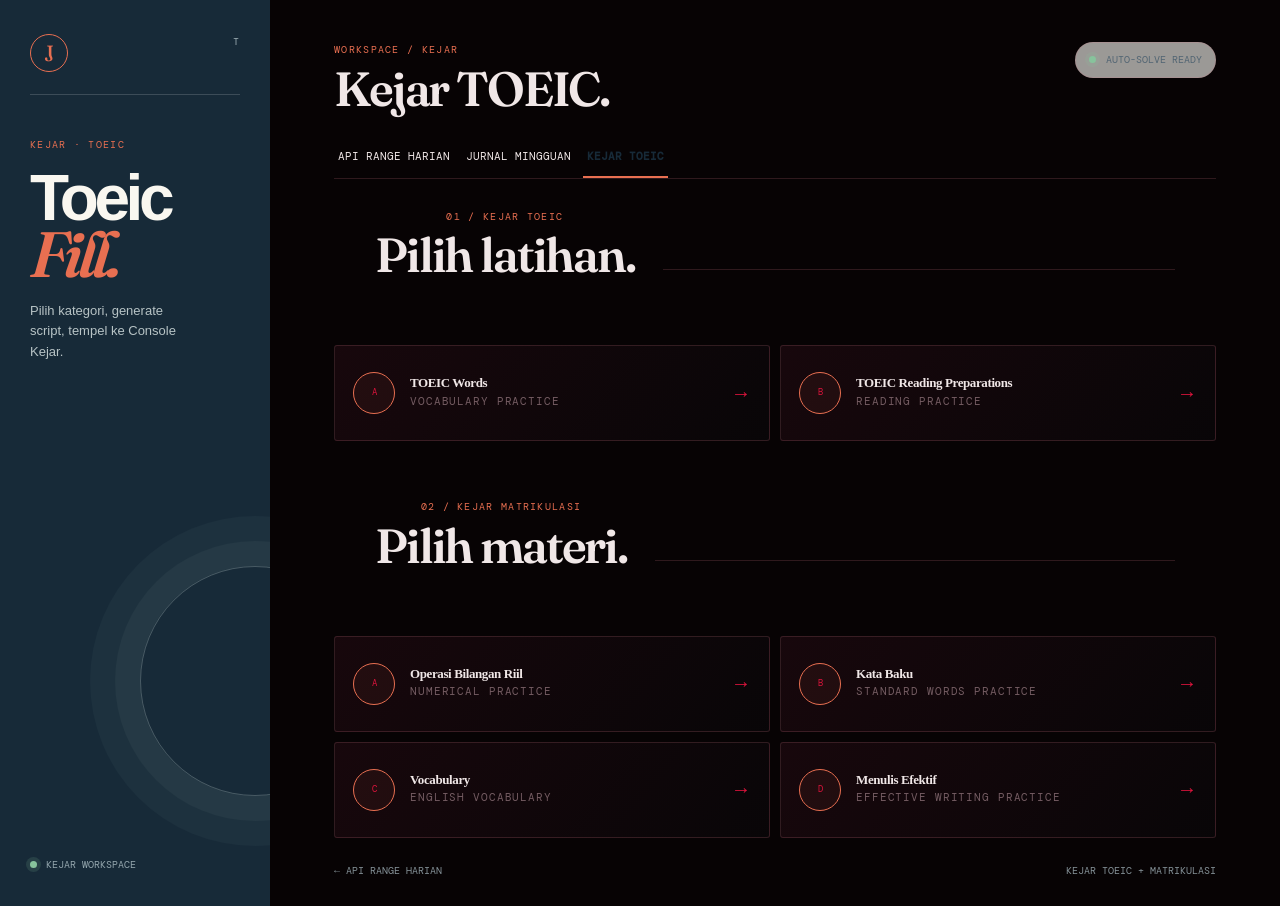
==== commit c25590e7: "lsd" ====
--- a/ui/kejar-toeic.html
+++ b/ui/kejar-toeic.html
@@ -127,7 +127,7 @@
         </main>
     </div>
     <script src="../src/kejar-toeic-config.js"></script>
-    <script src="../src/kejar-toeic-injector.js"></script>
+    <script src="../src/kejar-toeic-injector.js?v=3"></script>
     <script src="kejar-toeic-app.js"></script>
 </body>
 </html>
--- a/src/experience.css
+++ b/src/experience.css
@@ -1,439 +1,263 @@
 :root {
   color-scheme: dark;
-  --night: #050507;
-  --night-2: #0a0a0f;
-  --surface: #111118;
-  --surface-raised: #15151d;
-  --text: #f0eff2;
-  --text-dim: #a2a0ab;
-  --text-muted: #696773;
-  --line: rgba(229, 226, 238, .13);
-  --line-bright: rgba(229, 226, 238, .26);
-  --violet: #947fe1;
-  --violet-bright: #b2a2fa;
-  --violet-wash: rgba(139, 112, 228, .13);
-  --crimson: #9e4058;
+  --void: #070304;
+  --void-soft: #100709;
+  --surface: rgba(18, 8, 11, .88);
+  --surface-raised: #180b0f;
+  --text: #f0e7e7;
+  --text-dim: #b49b9f;
+  --text-muted: #745c62;
+  --line: rgba(203, 116, 132, .2);
+  --line-bright: rgba(220, 20, 60, .46);
+  --blood: #dc143c;
+  --crimson: #8b0000;
+  --glow: #ff3456;
+  --gold: #c9a84c;
+  --ember: #ff653b;
   --radius-sm: 3px;
   --radius-md: 8px;
-  --shadow-soft: 0 14px 46px rgba(0, 0, 0, .26);
-  --shadow-deep: 0 32px 90px rgba(0, 0, 0, .46);
+  --shadow-soft: 0 16px 48px rgba(0, 0, 0, .34);
+  --shadow-deep: 0 34px 100px rgba(0, 0, 0, .54);
   --ease-out: cubic-bezier(.2, .7, .2, 1);
   --ease-spring: cubic-bezier(.2, .85, .2, 1);
   --duration-fast: 180ms;
   --duration: 420ms;
-  --duration-slow: 900ms;
-  --page-gutter: 7.2vw;
+  --page-gutter: 7vw;
 }
 
 *, *::before, *::after { box-sizing: border-box; }
-html { scroll-behavior: smooth; scroll-padding-top: 96px; }
+html { scroll-behavior: smooth; scroll-padding-top: 94px; scrollbar-color: #651121 var(--void); }
 body.experience-page {
+  min-width: 320px;
   margin: 0;
-  min-width: 320px;
   overflow-x: hidden;
-  background: var(--night);
+  background: var(--void);
   color: var(--text);
-  font-family: 'DM Sans', sans-serif;
-  font-size: 15px;
-  line-height: 1.6;
+  font-family: 'Rajdhani', sans-serif;
+  font-size: 16px;
+  line-height: 1.55;
   -webkit-font-smoothing: antialiased;
 }
-body.experience-page::selection { color: var(--night); background: var(--violet-bright); }
+body.experience-page::selection { color: white; background: var(--blood); }
 body.experience-page a { color: inherit; text-decoration: none; }
 body.experience-page button, body.experience-page input, body.experience-page select, body.experience-page textarea { font: inherit; }
 body.experience-page button { color: inherit; }
-body.experience-page :focus-visible { outline: 2px solid var(--violet-bright); outline-offset: 4px; }
-
-.reading-progress { position: fixed; z-index: 120; inset: 0 0 auto; height: 2px; pointer-events: none; }
-.reading-progress span { display: block; width: 100%; height: 100%; background: var(--violet-bright); transform: scaleX(0); transform-origin: left; }
-.ambient-canvas, .grain-layer { position: fixed; inset: 0; pointer-events: none; }
-.ambient-canvas { z-index: 0; width: 100%; height: 100%; opacity: .56; }
-.grain-layer { z-index: 1; opacity: .13; background-image: url("data:image/svg+xml,%3Csvg viewBox='0 0 180 180' xmlns='http://www.w3.org/2000/svg'%3E%3Cfilter id='n'%3E%3CfeTurbulence type='fractalNoise' baseFrequency='.92' numOctaves='3' stitchTiles='stitch'/%3E%3C/filter%3E%3Crect width='100%25' height='100%25' filter='url(%23n)' opacity='.28'/%3E%3C/svg%3E"); }
-.experience-header, .mobile-nav, .hero-section, .intro-band, .tools-section, .closing-section, .experience-footer { position: relative; z-index: 2; }
-
-.experience-header {
-  position: fixed;
-  z-index: 100;
-  inset: 0 0 auto;
-  height: 88px;
-  padding: 0 var(--page-gutter);
-  display: grid;
-  grid-template-columns: 1fr auto 1fr;
-  align-items: center;
-  border-bottom: 1px solid transparent;
-  transition: height var(--duration) var(--ease-out), background var(--duration) ease, border-color var(--duration) ease, backdrop-filter var(--duration) ease;
-}
-.experience-header.is-scrolled { height: 70px; border-color: var(--line); background: rgba(5, 5, 7, .78); backdrop-filter: blur(18px); }
-.brand-lockup { display: inline-flex; align-items: center; gap: 12px; width: fit-content; }
-.brand-symbol { width: 21px; height: 22px; display: flex; align-items: center; justify-content: center; gap: 2px; transform: skew(-17deg); }
-.brand-symbol i { display: block; width: 4px; background: var(--text); }
-.brand-symbol i:nth-child(1) { height: 12px; opacity: .48; }
-.brand-symbol i:nth-child(2) { height: 20px; }
-.brand-symbol i:nth-child(3) { height: 15px; opacity: .72; }
-.brand-name { font-family: 'Manrope', sans-serif; font-size: 18px; font-weight: 700; letter-spacing: -.07em; }
-.brand-period { color: var(--violet-bright); }
-.desktop-nav { display: flex; align-items: center; gap: 38px; }
-.nav-link { position: relative; color: var(--text-dim); font-size: 12px; transition: color var(--duration-fast) ease; }
-.nav-link::after { position: absolute; left: 0; right: 0; bottom: -9px; height: 1px; content: ''; background: var(--violet-bright); transform: scaleX(0); transform-origin: right; transition: transform var(--duration) var(--ease-out); }
+body.experience-page :focus-visible { outline: 2px solid #ff768b; outline-offset: 4px; }
+
+#bg-cosmic, #bg-nebula, .world-canvas, .ambient-canvas, .vignette, .scanlines, #mouse-light { position: fixed; inset: 0; pointer-events: none; }
+#bg-cosmic { z-index: 0; background: radial-gradient(ellipse at 31% 20%, rgba(69, 3, 16, .68), transparent 49%), radial-gradient(ellipse at 72% 76%, rgba(43, 3, 12, .56), transparent 47%), radial-gradient(ellipse at 51% 51%, rgba(22, 4, 8, .8), transparent 76%), var(--void); }
+#bg-nebula { z-index: 1; background: radial-gradient(circle at 18% 33%, rgba(139,0,0,.12), transparent 39%), radial-gradient(circle at 82% 69%, rgba(100,0,20,.1), transparent 37%), radial-gradient(circle at 55% 50%, rgba(80,0,0,.08), transparent 48%); animation: nebula-drift 22s ease-in-out infinite alternate; }
+.world-canvas { z-index: 2; display: block; width: 100%; height: 100%; opacity: .94; }
+.ambient-canvas { z-index: 3; width: 100%; height: 100%; opacity: .64; }
+.vignette { z-index: 4; background: radial-gradient(ellipse at center, transparent 38%, rgba(0,0,0,.2) 70%, rgba(0,0,0,.82) 100%); }
+.scanlines { z-index: 5; opacity: .17; background: repeating-linear-gradient(0deg, transparent 0 3px, rgba(0,0,0,.2) 3px 4px); }
+#mouse-light { z-index: 6; inset: auto; left: -500px; top: -500px; width: 390px; height: 390px; border-radius: 50%; background: radial-gradient(circle, rgba(220,20,60,.11), rgba(140,0,24,.035) 42%, transparent 72%); transform: translate(-50%,-50%); transition: left .28s ease, top .28s ease; }
+.reading-progress { position: fixed; z-index: 130; inset: 0 0 auto; height: 2px; pointer-events: none; }
+.reading-progress span { display: block; width: 100%; height: 100%; background: linear-gradient(90deg, var(--crimson), var(--blood), var(--gold)); transform: scaleX(0); transform-origin: left; }
+.experience-header, .mobile-nav, main, .experience-footer { position: relative; z-index: 8; }
+
+.experience-header { position: fixed; z-index: 100; inset: 0 0 auto; min-height: 86px; padding: 0 var(--page-gutter); display: grid; grid-template-columns: 1fr auto 1fr; align-items: center; border-bottom: 1px solid transparent; background: linear-gradient(180deg, rgba(7,3,4,.93), rgba(7,3,4,.24)); transition: min-height var(--duration) var(--ease-out), background var(--duration) ease, border-color var(--duration) ease, backdrop-filter var(--duration) ease; }
+.experience-header.is-scrolled { min-height: 66px; border-color: var(--line); background: rgba(7,3,4,.94); backdrop-filter: blur(16px); }
+.brand-lockup { display: inline-flex; align-items: center; gap: 11px; width: fit-content; }
+.brand-sigil { width: 29px; height: 29px; display: grid; place-items: center; border: 1px solid var(--blood); color: var(--blood); font-family: 'Cinzel', serif; font-size: 16px; font-weight: 800; box-shadow: 0 0 22px rgba(220,20,60,.13); }
+.brand-name { color: var(--text); font-family: 'Cinzel', serif; font-size: 15px; font-weight: 800; letter-spacing: .18em; }
+.brand-name span { color: var(--blood); }
+.desktop-nav { display: flex; align-items: center; gap: 33px; }
+.nav-link { position: relative; padding: 10px 0; color: var(--text-dim); font-size: 12px; font-weight: 600; letter-spacing: .1em; text-transform: uppercase; transition: color var(--duration-fast) ease; }
+.nav-link::after { position: absolute; left: 0; right: 0; bottom: 3px; height: 1px; content: ''; background: var(--blood); box-shadow: 0 0 10px var(--blood); transform: scaleX(0); transform-origin: left; transition: transform var(--duration) var(--ease-out); }
 .nav-link:hover, .nav-link.is-current { color: var(--text); }
-.nav-link.is-current::after { transform: scaleX(1); transform-origin: left; }
-.header-action { justify-self: end; display: inline-flex; align-items: center; gap: 22px; padding: 10px 0 10px 16px; color: var(--text-dim); font-size: 11px; }
-.header-action span { color: var(--violet-bright); font-size: 16px; transition: transform var(--duration) var(--ease-out); }
-.header-action:hover { color: var(--text); }
-.header-action:hover span { transform: translate(3px, 3px); }
+.nav-link.is-current::after { transform: scaleX(1); }
+.header-action { justify-self: end; display: inline-flex; align-items: center; gap: 16px; padding: 10px 0 10px 16px; color: var(--text-dim); font-family: 'DM Mono', monospace; font-size: 9px; letter-spacing: .12em; text-transform: uppercase; }
+.header-action span { color: var(--blood); font-size: 15px; transition: transform var(--duration) var(--ease-out); }
+.header-action:hover { color: var(--text); }.header-action:hover span { transform: translate(3px,3px); }
 .menu-toggle { display: none; }
 .mobile-nav { display: none; }
 body.menu-open { overflow: hidden; }
 body.menu-open .mobile-nav { display: flex; opacity: 1; visibility: visible; clip-path: inset(0); }
 
-.hero-section { min-height: 790px; height: min(900px, 100svh); padding: 170px var(--page-gutter) 74px; display: grid; grid-template-columns: minmax(480px, 1.05fr) minmax(370px, .95fr); align-items: center; overflow: hidden; }
-.hero-grid { position: absolute; z-index: -1; inset: 0; opacity: .27; background-image: linear-gradient(rgba(229,226,238,.035) 1px, transparent 1px), linear-gradient(90deg, rgba(229,226,238,.035) 1px, transparent 1px); background-size: 88px 88px; mask-image: linear-gradient(90deg, black, transparent 87%); }
-.hero-section::before { position: absolute; z-index: -1; content: ''; width: 660px; height: 660px; top: 10%; right: 3%; border-radius: 50%; background: radial-gradient(circle, rgba(87, 70, 148, .15), rgba(65, 49, 102, .055) 35%, transparent 68%); filter: blur(12px); }
-.hero-copy { position: relative; z-index: 3; max-width: 760px; }
-.eyebrow, .field-label, .section-index, .hero-index, .instrument-readout > span, .instrument-coordinate, .tool-number, .back-to-top { color: var(--text-muted); font-family: 'DM Mono', monospace; font-size: 9px; font-weight: 400; letter-spacing: .14em; line-height: 1.5; text-transform: uppercase; }
-.eyebrow { display: flex; align-items: center; gap: 10px; margin: 0 0 34px; color: var(--text-dim); }
-.status-indicator { width: 6px; height: 6px; border-radius: 50%; background: var(--violet-bright); box-shadow: 0 0 14px rgba(178,162,250,.45); }
-.hero-title { margin: 0; font-family: 'Manrope', sans-serif; font-size: 112px; font-weight: 500; letter-spacing: -.085em; line-height: .91; }
-.title-line { display: block; width: fit-content; overflow: hidden; padding: 0 .08em .12em 0; }
-.title-line > span { display: block; animation: title-in 1s var(--ease-spring) both; }
-.title-line:nth-child(2) > span { animation-delay: 110ms; }
-.title-line:nth-child(3) > span { animation-delay: 220ms; }
-.title-line-offset { margin-left: 12.5%; }
-.title-accent { color: #aaa2bd; }
-.hero-foot { max-width: 460px; margin: 32px 0 0 12.5%; display: flex; align-items: center; justify-content: space-between; gap: 30px; }
-.hero-foot p { max-width: 335px; margin: 0; color: var(--text-dim); font-size: 14px; line-height: 1.8; }
-.round-link { position: relative; width: 48px; height: 48px; flex: 0 0 48px; display: grid; place-items: center; border: 1px solid var(--line-bright); border-radius: 50%; color: var(--text); transition: border-color var(--duration) ease, color var(--duration) ease, background var(--duration) ease; }
-.round-link::before { position: absolute; inset: 5px; content: ''; border-radius: 50%; background: var(--violet-wash); transform: scale(0); transition: transform var(--duration) var(--ease-out); }
-.round-link span { position: relative; transition: transform var(--duration) var(--ease-out); }
-.round-link:hover { border-color: var(--violet-bright); color: white; }
-.round-link:hover::before { transform: scale(1); }
-.round-link:hover span { transform: translateY(3px); }
-.hero-index { position: absolute; left: var(--page-gutter); bottom: 34px; display: flex; gap: 23px; }
-.hero-index span:first-child { color: var(--violet-bright); }
-
-.hero-instrument { position: relative; width: min(44vw, 570px); aspect-ratio: 1; justify-self: center; display: grid; place-items: center; transform: translate(2%, -1%); }
-.hero-instrument::before { position: absolute; inset: 12%; content: ''; border-radius: 50%; background: radial-gradient(circle, rgba(144, 121, 207, .14), rgba(107, 88, 160, .035) 34%, transparent 68%); filter: blur(18px); animation: field-breathe 8s ease-in-out infinite alternate; }
-.instrument-orbit { position: absolute; border: 1px solid rgba(196, 185, 225, .17); border-radius: 50%; }
-.orbit-outer { inset: 3%; border-left-color: rgba(196,185,225,.04); border-right-color: rgba(196,185,225,.31); transform: rotate(-28deg) scaleY(.42); animation: orbit-turn 36s linear infinite; }
-.orbit-middle { inset: 13%; border-color: rgba(196,185,225,.1); transform: rotate(32deg) scaleY(.63); }
-.orbit-inner { inset: 24%; border-top-color: rgba(178,162,250,.36); border-bottom-color: rgba(178,162,250,.035); transform: rotate(-39deg) scaleY(.72); animation: orbit-turn 26s linear infinite reverse; }
-.instrument-axis { position: absolute; background: linear-gradient(90deg, transparent, rgba(196,185,225,.18), transparent); }
-.axis-horizontal { left: 2%; right: 2%; top: 50%; height: 1px; }
-.axis-vertical { top: 2%; bottom: 2%; left: 50%; width: 1px; background: linear-gradient(180deg, transparent, rgba(196,185,225,.16), transparent); }
-.instrument-core { position: relative; width: 20%; aspect-ratio: 1; display: grid; place-items: center; border: 1px solid rgba(206,196,229,.36); border-radius: 50%; box-shadow: 0 0 65px rgba(139,112,228,.14), inset 0 0 30px rgba(139,112,228,.07); }
-.instrument-core::before, .instrument-core::after { position: absolute; inset: 13%; content: ''; border: 1px solid rgba(206,196,229,.18); border-radius: 50%; }
-.instrument-core::after { inset: 31%; border-color: rgba(178,162,250,.44); }
-.instrument-core span { width: 5px; height: 5px; border-radius: 50%; background: var(--violet-bright); box-shadow: 0 0 22px 4px rgba(178,162,250,.46); }
-.instrument-node { position: absolute; width: 5px; height: 5px; border-radius: 50%; background: var(--text); box-shadow: 0 0 12px rgba(221,214,245,.5); }
-.node-one { top: 18%; left: 28%; }.node-two { right: 16%; top: 47%; width: 4px; height: 4px; background: var(--violet-bright); }.node-three { bottom: 21%; left: 40%; width: 3px; height: 3px; opacity: .7; }
-.instrument-readout { position: absolute; display: flex; flex-direction: column; gap: 5px; }
-.instrument-readout strong { font-size: 12px; font-weight: 500; }
-.readout-top { top: 11%; right: 1%; }.readout-bottom { bottom: 9%; left: 1%; }
-.instrument-coordinate { position: absolute; right: 0; bottom: 24%; font-size: 8px; }
-
-.intro-band { min-height: 210px; padding: 52px var(--page-gutter); display: grid; grid-template-columns: .9fr 1.3fr .5fr; align-items: center; gap: 8%; border-top: 1px solid var(--line); border-bottom: 1px solid var(--line); background: rgba(10,10,15,.78); }
-.intro-label { margin: 0; color: var(--text); font-size: 19px; font-weight: 500; letter-spacing: -.04em; line-height: 1.3; }
-.intro-copy { max-width: 520px; margin: 0; color: var(--text-dim); font-size: 13px; line-height: 1.9; }
-.intro-mark { justify-self: end; display: flex; align-items: center; gap: 9px; color: var(--text-muted); font-family: 'DM Mono', monospace; font-size: 8px; letter-spacing: .12em; }
-.intro-mark span:first-child { color: var(--violet-bright); font-family: 'Manrope', sans-serif; font-size: 20px; font-weight: 600; }
-.intro-mark i { width: 36px; height: 1px; background: var(--line-bright); }
-
-.archive-panel { width: 100%; max-width: 1240px; margin: 0 auto; padding: 128px var(--page-gutter) 112px; scroll-margin-top: 65px; }
-.archive-intro { max-width: 750px; margin: 0 0 64px; }
-.archive-intro .eyebrow { margin-bottom: 20px; color: var(--violet-bright); }
-.archive-intro h2 { margin: 0; font-family: 'Manrope', sans-serif; font-size: 56px; font-weight: 500; letter-spacing: -.075em; line-height: 1.03; }
-.archive-intro p:last-child { max-width: 55ch; margin: 20px 0 0; color: var(--text-dim); font-size: 14px; line-height: 1.8; }
-.mode-tabs { display: flex; gap: 24px; margin: 0 0 40px; padding: 0 0 13px; border-bottom: 1px solid var(--line); }
-.mode-tab { position: relative; padding: 0; border: 0; background: none; color: var(--text-dim); font-family: 'DM Mono', monospace; font-size: 9px; letter-spacing: .1em; text-transform: uppercase; }
-.mode-tab::after { position: absolute; inset: auto 0 -14px; height: 1px; content: ''; background: var(--violet-bright); transform: scaleX(0); transform-origin: left; transition: transform var(--duration) var(--ease-out); }
-.mode-tab:hover, .mode-tab.active { color: var(--text); }
-.mode-tab:hover::after, .mode-tab.active::after { transform: scaleX(1); }
-.date-panel, .panel, .weekly-panel { position: relative; overflow: hidden; border: 1px solid var(--line); border-radius: var(--radius-sm); background: linear-gradient(135deg, rgba(17,17,24,.88), rgba(10,10,15,.92)); box-shadow: var(--shadow-soft); }
-.date-panel::before, .weekly-panel::before, .panel::before { position: absolute; top: 0; left: 0; width: 54px; height: 1px; content: ''; background: var(--violet-bright); box-shadow: 0 0 15px rgba(178,162,250,.3); }
-.date-panel { padding: 26px 30px 20px; }
-.section-kicker { color: var(--text-muted); font-family: 'DM Mono', monospace; font-size: 9px; letter-spacing: .12em; text-transform: uppercase; }
-.date-panel-main { display: flex; align-items: end; justify-content: space-between; gap: 30px; margin: 24px 0 14px; }
-.date-panel-intro h3, .panel-heading h3 { margin: 0; font-size: 17px; font-weight: 500; letter-spacing: -.03em; }
-.section-subtitle, .panel-heading p { margin: 7px 0 0; color: var(--text-dim); font-size: 12px; }
-.date-row { display: flex; align-items: end; gap: 14px; width: min(480px, 100%); }
-.input-group { display: flex; flex: 1; flex-direction: column; gap: 7px; min-width: 0; }
-.input-group label, .compact-item label { color: var(--text-muted); font-family: 'DM Mono', monospace; font-size: 9px; letter-spacing: .1em; text-transform: uppercase; }
-.experience-page input[type='date'], .experience-page select, .experience-page input[type='number'], .experience-page input[type='text'], .experience-page textarea { width: 100%; border: 1px solid var(--line); border-radius: var(--radius-sm); background: rgba(5,5,7,.64); color: var(--text); }
+.hero-section { position: relative; min-height: 760px; height: min(940px,100svh); padding: 120px var(--page-gutter) 68px; display: grid; place-items: center; overflow: hidden; isolation: isolate; }
+.hero-section::before { position: absolute; z-index: -1; width: min(78vw,980px); aspect-ratio: 1; left: 50%; top: 46%; transform: translate(-50%,-50%); border-radius: 50%; content: ''; background: radial-gradient(circle, rgba(123,0,27,.2), rgba(57,0,12,.07) 45%, transparent 70%); filter: blur(16px); }
+.hero-grid { position: absolute; z-index: -1; inset: 0; opacity: .16; background-image: linear-gradient(rgba(255,210,215,.08) 1px, transparent 1px), linear-gradient(90deg, rgba(255,210,215,.08) 1px, transparent 1px); background-size: 84px 84px; mask-image: linear-gradient(180deg,transparent,black 18%,black 78%,transparent); }
+.crimson-tree { position: absolute; z-index: -1; bottom: -20%; left: 50%; width: min(94vw,1020px); height: 96%; transform: translateX(-50%); opacity: .62; filter: drop-shadow(0 0 12px rgba(220,20,60,.17)); }
+.tree-ring { fill: none; stroke: var(--blood); stroke-width: 1.15; opacity: .4; transform-box: fill-box; transform-origin: center; animation: ring-pulse 4.8s ease-in-out infinite; }
+.tree-ring:nth-child(2) { animation-delay: .4s; }.tree-ring:nth-child(3) { animation-delay: .8s; }.tree-ring:nth-child(4) { animation-delay: 1.2s; }.tree-ring:nth-child(5) { animation-delay: 1.6s; }
+.tree-branches { opacity: .72; stroke-dasharray: 900; stroke-dashoffset: 900; animation: branch-draw 3.8s 300ms ease forwards; }
+.hero-content { position: relative; z-index: 8; width: min(880px,100%); text-align: center; }
+.hero-subtitle, .section-tag, .field-label, .hero-coordinate, .intro-index, .section-index, .weekly-topline, .weekly-list-heading, .kejar-group-heading, .back-to-top { color: var(--text-muted); font-family: 'DM Mono', monospace; font-size: 9px; font-weight: 400; letter-spacing: .16em; line-height: 1.6; text-transform: uppercase; }
+.hero-subtitle { display: flex; align-items: center; justify-content: center; gap: 11px; margin: 0 0 25px; color: #d1a6ae; }
+.status-indicator { width: 6px; height: 6px; border-radius: 50%; background: var(--blood); box-shadow: 0 0 13px var(--blood); }
+.hero-title { margin: 0; color: var(--text); font-family: 'Cinzel', serif; font-size: 88px; font-weight: 800; letter-spacing: .045em; line-height: 1.04; text-shadow: 0 0 48px rgba(220,20,60,.12); }
+.hero-title > span { display: inline-block; animation: title-rise 950ms var(--ease-spring) both; }.hero-title > span:nth-child(2) { animation-delay: 160ms; }
+.title-highlight { background: linear-gradient(180deg,#f5eaea 4%,#dd2947 55%,#8b0000 100%); background-clip: text; color: transparent; filter: drop-shadow(0 0 20px rgba(220,20,60,.22)); }
+.hero-desc { max-width: 540px; margin: 22px auto 29px; color: #b59da1; font-size: 18px; line-height: 1.7; }
+.hero-btns { display: flex; flex-wrap: wrap; justify-content: center; gap: 12px; }
+.btn { min-height: 48px; display: inline-flex; align-items: center; justify-content: center; gap: 20px; padding: 0 22px; border: 1px solid var(--line-bright); border-radius: var(--radius-sm); background: transparent; color: var(--text); cursor: pointer; font-family: 'DM Mono', monospace; font-size: 9px; letter-spacing: .12em; text-transform: uppercase; transition: border-color var(--duration-fast) ease, background var(--duration-fast) ease, color var(--duration-fast) ease, box-shadow var(--duration) ease; }
+.btn:hover { border-color: var(--glow); background: rgba(139,0,0,.16); box-shadow: 0 0 24px rgba(220,20,60,.1); }
+.btn:active { background: rgba(139,0,0,.25); }.btn:disabled { cursor: wait; opacity: .52; }
+.btn-primary { border-color: rgba(220,20,60,.72); background: linear-gradient(120deg,rgba(106,0,19,.94),rgba(176,5,37,.82)); color: white; box-shadow: 0 0 24px rgba(139,0,0,.18); }
+.btn-primary:hover { border-color: #ff607a; background: linear-gradient(120deg,#710016,#c30e35); box-shadow: 0 8px 34px rgba(220,20,60,.22); }
+.btn-secondary { border-color: rgba(203,116,132,.34); color: #d4bcc0; }
+.scroll-indicator { position: absolute; left: 50%; bottom: 27px; display: flex; flex-direction: column; align-items: center; gap: 9px; transform: translateX(-50%); color: var(--text-muted); font-family: 'DM Mono', monospace; font-size: 8px; letter-spacing: .18em; text-transform: uppercase; }
+.scroll-indicator i { width: 1px; height: 38px; background: linear-gradient(var(--blood),transparent); transform-origin: top; animation: scroll-beat 2.2s ease-in-out infinite; }
+.hero-coordinate { position: absolute; left: var(--page-gutter); bottom: 37px; display: flex; gap: 20px; }
+.hero-coordinate span:first-child { color: var(--blood); }
+
+.intro-band { min-height: 196px; padding: 43px var(--page-gutter); display: grid; grid-template-columns: .75fr 1.2fr .9fr; align-items: center; gap: 7%; border-top: 1px solid var(--line); border-bottom: 1px solid var(--line); background: linear-gradient(90deg,rgba(21,6,10,.92),rgba(11,6,8,.9)); }
+.intro-label { margin: 0; color: #eadcde; font-family: 'Cinzel',serif; font-size: 17px; font-weight: 600; line-height: 1.55; }.intro-label em { color: #ce6477; font-style: normal; }
+.intro-copy { max-width: 530px; margin: 0; color: var(--text-dim); font-size: 15px; line-height: 1.8; }
+.intro-index { justify-self: end; display: flex; align-items: center; gap: 9px; font-size: 8px; white-space: nowrap; }.intro-index span:first-child { color: var(--blood); }.intro-index i { width: 18px; height: 1px; background: var(--line-bright); }
+
+.workflow-section { position: relative; z-index: 8; max-width: 1330px; margin: 0 auto; padding: 116px var(--page-gutter) 112px; scroll-margin-top: 74px; }
+.section-heading { max-width: 800px; margin: 0 auto 54px; text-align: center; }
+.section-tag { margin: 0 0 14px; color: var(--blood); text-shadow: 0 0 14px rgba(220,20,60,.28); }
+.section-title { margin: 0; color: #eadfe0; font-family: 'Cinzel',serif; font-size: 48px; font-weight: 700; letter-spacing: .025em; line-height: 1.18; text-shadow: 0 0 32px rgba(139,0,0,.18); }
+.section-deck { max-width: 54ch; margin: 15px auto 0; color: var(--text-dim); font-size: 15px; line-height: 1.75; }
+.section-line { width: 76px; height: 1px; margin: 22px auto 0; background: linear-gradient(90deg,transparent,var(--blood),transparent); box-shadow: 0 0 12px rgba(220,20,60,.28); }
+.date-panel, .panel, .weekly-panel { position: relative; min-width: 0; overflow: hidden; border: 1px solid var(--line); border-radius: var(--radius-sm); background: linear-gradient(135deg,rgba(23,9,13,.92),rgba(11,7,9,.95)); box-shadow: var(--shadow-soft); }
+.date-panel::before, .panel::before, .weekly-panel::before { position: absolute; top: 0; left: 0; width: 58px; height: 1px; content: ''; background: linear-gradient(90deg,var(--blood),transparent); box-shadow: 0 0 16px rgba(220,20,60,.35); }
+.date-panel { display: grid; grid-template-columns: .8fr 1.1fr; align-items: end; gap: 15px 38px; padding: 25px 29px 19px; }
+.date-panel-intro { grid-column: 1/-1; display: grid; grid-template-columns: 1fr 1.1fr; align-items: end; gap: 4px 30px; }
+.field-label { color: var(--blood); font-size: 8px; }.date-panel-intro .field-label { grid-column: 1/-1; }
+.date-panel-intro h3, .weekly-heading h3 { margin: 7px 0 0; color: var(--text); font-family: 'Cinzel',serif; font-size: 17px; font-weight: 600; }
+.date-panel-intro p, .weekly-heading p { margin: 5px 0 0; color: var(--text-muted); font-size: 12px; }
+.date-row { grid-column: 1/-1; display: flex; align-items: end; gap: 14px; max-width: 600px; }
+.input-group { display: flex; min-width: 0; flex: 1; flex-direction: column; gap: 7px; }
+.input-group label, .weekly-controls label { color: var(--text-muted); font-family: 'DM Mono',monospace; font-size: 8px; letter-spacing: .1em; text-transform: uppercase; }
+.date-arrow { padding-bottom: 12px; color: var(--blood); font-family: 'DM Mono',monospace; font-size: 12px; }
+.experience-page input[type='date'], .experience-page select, .experience-page input[type='number'], .experience-page input[type='text'], .experience-page textarea { width: 100%; border: 1px solid rgba(203,116,132,.22); border-radius: var(--radius-sm); background: rgba(5,3,4,.86); color: var(--text); }
 .experience-page input[type='date'], .experience-page select, .experience-page input[type='number'], .experience-page input[type='text'] { min-height: 42px; padding: 9px 11px; color-scheme: dark; font-size: 12px; transition: border-color var(--duration-fast) ease, background var(--duration-fast) ease; }
-.experience-page select { cursor: pointer; }
-.experience-page input:focus, .experience-page select:focus, .experience-page textarea:focus { outline: none; border-color: rgba(178,162,250,.72); background: rgba(14,12,20,.95); box-shadow: 0 0 0 3px rgba(139,112,228,.1); }
-.date-arrow { padding-bottom: 10px; color: var(--text-muted); font-size: 13px; }
-.date-info { min-height: 22px; color: var(--text-muted); font-size: 11px; }
-.date-info .success { color: #9cc5ae; }.date-info .error { color: #d68b9d; }
-.section-heading, .activity-heading { display: flex; align-items: end; justify-content: space-between; gap: 32px; }
-.section-heading { padding: 94px 0 44px; }
-.section-index { display: flex; align-items: center; gap: 10px; white-space: nowrap; }
-.section-index > span:first-child { color: var(--violet-bright); }
-.section-index i { width: 34px; height: 1px; background: var(--line-bright); }
-.section-title-block { max-width: 660px; }
-.section-title-block h2, .tools-heading h2 { margin: 0; font-size: 54px; font-weight: 500; letter-spacing: -.075em; line-height: 1.04; }
-.section-title-block h2 em, .tools-heading h2 em, .closing-section > p em { color: #a39caf; font-style: normal; }
-.section-title-block p { max-width: 47ch; margin: 18px 0 0; color: var(--text-dim); font-size: 13px; line-height: 1.8; }
-.activity-heading { padding: 0 0 18px; margin-top: 56px; }
-.activity-heading h3 { margin: 8px 0 0; font-size: 24px; font-weight: 500; letter-spacing: -.05em; }
-.activity-heading > p { max-width: 32ch; margin: 0; color: var(--text-muted); font-size: 11px; }
-.activity-grid { display: grid; grid-template-columns: repeat(2, minmax(0, 1fr)); gap: 12px; }
-.panel { min-width: 0; padding: 22px 22px 20px; }
-.panel-wide { grid-column: span 2; }
-.panel-accent, .panel-accent-soft, .panel-sleep { background: linear-gradient(140deg, rgba(18,17,25,.93), rgba(11,11,16,.91)); }
-.panel-heading { display: flex; align-items: center; gap: 12px; margin-bottom: 18px; }
-.panel-index { width: 27px; height: 27px; display: grid; place-items: center; border: 1px solid rgba(178,162,250,.4); border-radius: 50%; color: var(--violet-bright); font-family: 'DM Mono', monospace; font-size: 9px; }
-.compact-table { width: 100%; border-collapse: collapse; color: var(--text-dim); font-size: 12px; }
-.compact-table th { padding: 0 8px 10px; border-bottom: 1px solid var(--line); color: var(--text-muted); font-family: 'DM Mono', monospace; font-size: 8px; font-weight: 400; letter-spacing: .1em; text-align: left; text-transform: uppercase; }
-.compact-table td { padding: 9px 8px; border-bottom: 1px solid rgba(229,226,238,.07); }
-.compact-table tr:last-child td { border-bottom: 0; }
-.compact-table .label-col { width: 100px; color: var(--text); }
-.compact-table select { min-height: 36px; padding: 7px; font-size: 11px; }
-.compact-grid { display: grid; grid-template-columns: repeat(auto-fit, minmax(175px, 1fr)); gap: 16px 18px; }
-.compact-item { display: flex; flex-direction: column; gap: 7px; }
-.action-panel { display: grid; grid-template-columns: .8fr 1.2fr; gap: 44px; margin-top: 12px; padding: 34px; border: 1px solid rgba(178,162,250,.2); border-radius: var(--radius-sm); background: radial-gradient(ellipse at 100% 0%, rgba(110,91,166,.13), transparent 38%), linear-gradient(135deg,#111118,#0b0b10 68%); box-shadow: var(--shadow-deep); }
-.action-copy h2 { margin: 22px 0 0; font-size: 38px; font-weight: 500; letter-spacing: -.07em; line-height: 1.05; }
-.action-copy p { max-width: 34ch; margin: 14px 0 0; color: var(--text-dim); font-size: 12px; line-height: 1.8; }
-.action-controls { min-width: 0; align-self: end; }
-.preview-box { display: grid; grid-template-columns: repeat(4,minmax(0,1fr)); gap: 8px; margin-bottom: 14px; }
-.preview-item { display: flex; min-height: 82px; flex-direction: column; justify-content: center; padding: 10px; border: 1px solid var(--line); border-radius: var(--radius-sm); background: rgba(255,255,255,.018); text-align: center; }
-.preview-item .preview-icon { color: var(--violet-bright); font-size: 14px; }
-.preview-item strong { color: var(--text); font-size: 19px; font-weight: 500; letter-spacing: -.04em; }
-.preview-item small { color: var(--text-muted); font-family: 'DM Mono', monospace; font-size: 8px; letter-spacing: .05em; }
-.empty-preview { grid-column: 1/-1; padding: 18px 12px; color: var(--text-muted); font-size: 11px; }
-.btn-group { display: flex; gap: 8px; }
-.btn { min-height: 44px; display: inline-flex; align-items: center; justify-content: center; gap: 16px; padding: 0 16px; border: 1px solid var(--line-bright); border-radius: var(--radius-sm); background: transparent; color: var(--text); cursor: pointer; font-size: 11px; transition: background var(--duration-fast) ease, border-color var(--duration-fast) ease, color var(--duration-fast) ease; }
-.btn:hover { border-color: rgba(178,162,250,.58); background: rgba(139,112,228,.1); }
-.btn:active { background: rgba(139,112,228,.18); }
-.btn:disabled { cursor: wait; opacity: .58; }
-.btn-primary { flex: 1; border-color: rgba(178,162,250,.5); background: rgba(139,112,228,.17); }
-.btn-primary:hover { border-color: var(--violet-bright); background: rgba(139,112,228,.27); }
-.btn-outline { flex: 0 0 auto; min-width: 100px; color: var(--text-dim); }
-.output-area, .weekly-output { grid-column: 1/-1; padding-top: 20px; border-top: 1px solid var(--line); }
-.output-header { display: flex; justify-content: space-between; align-items: center; gap: 12px; margin-bottom: 11px; color: var(--text-dim); font-family: 'DM Mono', monospace; font-size: 8px; letter-spacing: .08em; text-transform: uppercase; }
-.btn-sm { min-height: 34px; padding: 0 11px; font-size: 9px; }
-.experience-page textarea { min-height: 190px; padding: 14px; resize: vertical; color: #c4bde0; font-family: 'DM Mono', monospace; font-size: 10px; line-height: 1.7; }
-.error-box { margin: 0 0 12px; padding: 11px 13px; border: 1px solid rgba(158,64,88,.42); border-radius: var(--radius-sm); background: rgba(158,64,88,.09); color: #d9a1ae; font-size: 11px; }
-
-.tools-section { max-width: 1240px; margin: 0 auto; padding: 30px var(--page-gutter) 120px; }
-.tools-heading { display: grid; grid-template-columns: .8fr 1.2fr; align-items: start; gap: 40px; padding: 0 0 42px; }
-.tools-heading h2 { font-size: 48px; }
-.tool-list { border-top: 1px solid var(--line); }
-.tool-row { display: grid; grid-template-columns: .55fr 1.1fr 1fr 36px; align-items: center; gap: 20px; min-height: 94px; border-bottom: 1px solid var(--line); transition: padding var(--duration) var(--ease-out), background var(--duration) ease; }
-.tool-row:hover { padding-inline: 12px; background: linear-gradient(90deg, rgba(139,112,228,.075), transparent 70%); }
-.tool-number { color: var(--violet-bright); }
-.tool-name { font-size: 20px; font-weight: 500; letter-spacing: -.04em; }
-.tool-description { color: var(--text-dim); font-size: 11px; }
-.tool-arrow { justify-self: end; color: var(--text-dim); font-size: 18px; transition: color var(--duration-fast) ease, transform var(--duration) var(--ease-out); }
-.tool-row:hover .tool-arrow { color: var(--violet-bright); transform: translate(3px,-3px); }
-.closing-section { position: relative; min-height: 410px; display: flex; flex-direction: column; align-items: center; justify-content: center; overflow: hidden; border-top: 1px solid var(--line); border-bottom: 1px solid var(--line); background: radial-gradient(ellipse at 50% 115%, rgba(92,75,144,.16), transparent 54%), var(--night-2); text-align: center; }
-.closing-section > .field-label { position: relative; z-index: 2; color: var(--violet-bright); }
-.closing-section > p { position: relative; z-index: 2; margin: 21px 0; font-size: 48px; font-weight: 500; letter-spacing: -.075em; line-height: 1.03; }
-.closing-link { position: relative; z-index: 2; display: inline-flex; align-items: center; gap: 22px; color: var(--text-dim); font-size: 11px; transition: color var(--duration-fast) ease; }
-.closing-link:hover { color: var(--text); }
-.closing-link span { color: var(--violet-bright); font-size: 16px; }
-.closing-orbit { position: absolute; width: 600px; height: 600px; top: 47%; left: 50%; transform: translate(-50%,-50%); }
-.closing-orbit i { position: absolute; inset: 0; border: 1px solid rgba(194,181,226,.085); border-radius: 50%; transform: scaleY(.3); }
-.closing-orbit i:nth-child(2) { inset: 50px; transform: rotate(55deg) scaleY(.4); }
-.closing-orbit i:nth-child(3) { inset: 115px; transform: rotate(-45deg) scaleY(.55); }
-.experience-footer { min-height: 96px; padding: 20px var(--page-gutter); display: flex; align-items: center; justify-content: space-between; gap: 20px; }
-.footer-note { color: var(--text-muted); font-size: 10px; }
-.back-to-top { display: inline-flex; align-items: center; gap: 12px; color: var(--text-dim); transition: color var(--duration-fast) ease; }
-.back-to-top span { color: var(--violet-bright); font-size: 14px; }
-.back-to-top:hover { color: var(--text); }
-
-.reveal-up { opacity: 0; transform: translateY(20px); transition: opacity 700ms var(--ease-out), transform 700ms var(--ease-out); }
-.reveal-up.is-visible { opacity: 1; transform: translateY(0); }
-.activity-grid .reveal-up:nth-child(2), .tool-list .reveal-up:nth-child(2) { transition-delay: 70ms; }
-.activity-grid .reveal-up:nth-child(3) { transition-delay: 120ms; }
-.activity-grid .reveal-up:nth-child(4) { transition-delay: 170ms; }
-.activity-grid .reveal-up:nth-child(5) { transition-delay: 220ms; }
-@keyframes title-in { from { opacity: 0; transform: translateY(105%); } to { opacity: 1; transform: translateY(0); } }
-@keyframes orbit-turn { to { rotate: 360deg; } }
-@keyframes field-breathe { from { opacity: .52; transform: scale(.92); } to { opacity: 1; transform: scale(1.08); } }
+.experience-page select { cursor: pointer; }.experience-page input:focus, .experience-page select:focus, .experience-page textarea:focus { outline: none; border-color: rgba(255,88,113,.78); background: rgba(18,5,9,.98); box-shadow: 0 0 0 3px rgba(220,20,60,.11); }
+.date-info { grid-column: 1/-1; min-height: 18px; color: var(--text-muted); font-size: 11px; }.date-info .success { color: #b6b189; }.date-info .error { color: #e69aa6; }
+.activity-heading { display: flex; align-items: end; justify-content: space-between; gap: 20px; margin: 61px 0 19px; }
+.activity-heading h3 { margin: 7px 0 0; color: #eadfe0; font-family: 'Cinzel',serif; font-size: 23px; font-weight: 600; }
+.activity-heading > p { max-width: 34ch; margin: 0; color: var(--text-muted); font-size: 12px; }
+.activity-grid { display: grid; grid-template-columns: repeat(2,minmax(0,1fr)); gap: 13px; }
+.panel { padding: 21px 22px 19px; }.panel-wide { grid-column: span 2; }
+.panel-heading { display: flex; align-items: center; gap: 12px; margin: 0 0 17px; }.panel-heading h3 { margin: 0; color: #ebdfe1; font-family: 'Cinzel',serif; font-size: 13px; font-weight: 600; }.panel-heading p { margin: 3px 0 0; color: var(--text-muted); font-size: 11px; }
+.panel-index { width: 27px; height: 27px; display: grid; place-items: center; border: 1px solid rgba(220,20,60,.48); border-radius: 50%; color: #e55770; font-family: 'DM Mono',monospace; font-size: 8px; }
+.compact-table { width: 100%; border-collapse: collapse; color: var(--text-dim); font-size: 11px; }.compact-table th { padding: 0 8px 9px; border-bottom: 1px solid var(--line); color: var(--text-muted); font-family: 'DM Mono',monospace; font-size: 7px; font-weight: 400; letter-spacing: .1em; text-align: left; text-transform: uppercase; }.compact-table td { padding: 8px; border-bottom: 1px solid rgba(203,116,132,.085); }.compact-table tr:last-child td { border-bottom: 0; }.compact-table .label-col { width: 88px; color: var(--text); font-weight: 600; }.compact-table select { min-height: 34px; padding: 6px 7px; font-size: 10px; }
+.compact-grid { display: grid; grid-template-columns: repeat(auto-fit,minmax(165px,1fr)); gap: 14px 18px; }.compact-item { display: flex; flex-direction: column; gap: 6px; }.compact-item label { color: var(--text-muted); font-family: 'DM Mono',monospace; font-size: 8px; letter-spacing: .09em; text-transform: uppercase; }
+.action-panel { display: grid; grid-template-columns: .8fr 1.2fr; gap: 38px; margin-top: 13px; padding: 30px; border: 1px solid rgba(175,28,54,.33); border-radius: var(--radius-sm); background: radial-gradient(ellipse at 100% 0%,rgba(112,0,20,.19),transparent 44%),linear-gradient(135deg,#19080d,#0a0608 70%); box-shadow: var(--shadow-deep); }
+.action-copy h3 { margin: 17px 0 0; color: #eee2e3; font-family: 'Cinzel',serif; font-size: 29px; font-weight: 600; line-height: 1.16; }.action-copy p { max-width: 36ch; margin: 12px 0 0; color: var(--text-dim); font-size: 12px; line-height: 1.8; }.action-controls { min-width: 0; align-self: end; }
+.preview-box { display: grid; grid-template-columns: repeat(4,minmax(0,1fr)); gap: 8px; margin-bottom: 13px; }.preview-item { min-height: 76px; display: flex; flex-direction: column; align-items: center; justify-content: center; gap: 1px; padding: 8px; border: 1px solid var(--line); border-radius: var(--radius-sm); background: rgba(255,255,255,.018); text-align: center; }.preview-item .preview-icon { color: #dc6074; font-size: 13px; }.preview-item strong { color: var(--text); font-family: 'Cinzel',serif; font-size: 16px; font-weight: 600; }.preview-item small { color: var(--text-muted); font-family: 'DM Mono',monospace; font-size: 7px; letter-spacing: .04em; }.empty-preview { grid-column: 1/-1; padding: 16px; color: var(--text-muted); font-size: 11px; }
+.btn-group { display: flex; gap: 8px; }.btn-group .btn-primary { flex: 1; }.btn-outline { min-width: 94px; border-color: var(--line); color: var(--text-dim); }.btn-outline:hover { color: var(--text); }
+.output-area { grid-column: 1/-1; padding-top: 19px; border-top: 1px solid var(--line); }.output-header { display: flex; align-items: center; justify-content: space-between; gap: 12px; margin-bottom: 10px; color: var(--text-dim); font-family: 'DM Mono',monospace; font-size: 8px; letter-spacing: .09em; text-transform: uppercase; }.btn-sm { min-height: 34px; padding: 0 12px; font-size: 8px; }.experience-page textarea { min-height: 180px; padding: 13px; resize: vertical; color: #d5b8c0; font-family: 'DM Mono',monospace; font-size: 9px; line-height: 1.65; }.error-box { margin: 0 0 12px; padding: 10px 12px; border: 1px solid rgba(220,20,60,.38); border-radius: var(--radius-sm); background: rgba(139,0,0,.13); color: #e8a3ae; font-size: 11px; }
+
+.weekly-section { max-width: none; padding-inline: max(var(--page-gutter), calc((100vw - 1330px)/2)); background: linear-gradient(180deg,rgba(14,5,8,.38),rgba(24,6,11,.44),rgba(9,5,7,.4)); border-top: 1px solid rgba(203,116,132,.11); border-bottom: 1px solid rgba(203,116,132,.11); }
+.weekly-panel { max-width: 1190px; margin: 0 auto; padding: 27px; }.weekly-topline { display: flex; align-items: center; justify-content: space-between; gap: 15px; }.weekly-topline .field-label { color: var(--blood); }.weekly-badge { padding: 7px 10px; border: 1px solid var(--line); color: var(--text-muted); font-family: 'DM Mono',monospace; font-size: 8px; letter-spacing: .1em; text-transform: uppercase; }
+.weekly-heading { margin: 27px 0 24px; }.weekly-heading h3 { font-size: 20px; }.weekly-heading p { font-size: 12px; }
+.weekly-controls { display: flex; align-items: end; flex-wrap: wrap; gap: 12px; margin-bottom: 17px; }.weekly-controls label { display: flex; min-width: 145px; flex-direction: column; gap: 6px; color: var(--text-muted); }.weekly-controls .weekly-check { min-width: auto; flex-direction: row; align-items: center; gap: 8px; padding-bottom: 10px; color: var(--text-dim); font-family: 'Rajdhani',sans-serif; font-size: 12px; letter-spacing: 0; text-transform: none; }.weekly-check input { accent-color: var(--blood); }
+.weekly-range-info { margin: 0 0 19px; padding: 10px 12px; border-left: 1px solid var(--blood); background: rgba(139,0,0,.08); color: var(--text-dim); font-family: 'DM Mono',monospace; font-size: 9px; }
+.weekly-list-heading, .weekly-plan-row { display: grid; grid-template-columns: minmax(210px,1.8fr) repeat(3,minmax(110px,1fr)) minmax(135px,1.15fr); align-items: center; gap: 9px; }.weekly-list-heading { padding: 0 11px 9px; color: var(--text-muted); font-size: 7px; }.weekly-plan-list { overflow: hidden; border: 1px solid var(--line); border-radius: var(--radius-sm); background: rgba(5,3,4,.6); }.weekly-plan-aspect { padding: 8px 11px; border-top: 1px solid var(--line); background: rgba(139,0,0,.07); color: #d66277; font-family: 'DM Mono',monospace; font-size: 8px; letter-spacing: .13em; }.weekly-plan-row { padding: 9px 11px; border-top: 1px solid rgba(203,116,132,.1); }.weekly-plan-row strong { color: var(--text-dim); font-size: 11px; font-weight: 600; }.weekly-plan-row select, .weekly-plan-row input { min-width: 0; min-height: 36px; padding: 6px 7px; font-size: 10px; }.weekly-plan-row input:disabled { opacity: .42; }.weekly-plan-row input::placeholder { color: var(--text-muted); }
+.weekly-actions { display: flex; flex-wrap: wrap; gap: 8px; margin-top: 17px; }.weekly-actions .btn-primary { min-width: 220px; }.weekly-actions [hidden] { display: none !important; }.weekly-output { margin-top: 18px; padding-top: 19px; border-top: 1px solid var(--line); }
+
+.kejar-section { padding-bottom: 124px; }.kejar-group { max-width: 1100px; margin: 0 auto 35px; }.kejar-group-heading { display: flex; align-items: center; justify-content: space-between; padding: 0 0 12px; border-bottom: 1px solid var(--line); }.kejar-group-heading > span:last-child { color: var(--text-muted); font-family: 'DM Mono',monospace; font-size: 8px; }.kejar-grid { display: grid; grid-template-columns: repeat(2,minmax(0,1fr)); gap: 10px; padding-top: 12px; }
+.kartu-game { position: relative; min-height: 90px; display: flex; align-items: center; gap: 15px; padding: 16px 18px; border: 1px solid var(--line); border-radius: var(--radius-sm); background: linear-gradient(130deg,rgba(25,8,13,.94),rgba(9,6,8,.94)); color: var(--text); text-align: left; cursor: pointer; transition: border-color var(--duration) ease, background var(--duration) ease, padding var(--duration) var(--ease-out); }.kartu-game:hover { padding-left: 22px; border-color: rgba(220,20,60,.55); background: linear-gradient(130deg,rgba(41,8,16,.97),rgba(11,6,8,.98)); }.game-index { color: var(--blood); font-family: 'DM Mono',monospace; font-size: 9px; letter-spacing: .12em; }.game-copy { display: flex; min-width: 0; flex: 1; flex-direction: column; gap: 3px; }.game-title { color: #eddddf; font-family: 'Cinzel',serif; font-size: 12px; font-weight: 600; }.game-tagline { color: var(--text-muted); font-size: 11px; }.game-arrow { color: #a26170; font-size: 16px; transition: color var(--duration-fast) ease, transform var(--duration) var(--ease-out); }.kartu-game:hover .game-arrow { color: var(--glow); transform: translate(3px,-3px); }
+.kejar-card { position: relative; display: flex; width: 100%; min-height: 96px; align-items: center; gap: 15px; padding: 16px 18px; border: 1px solid var(--line); border-radius: var(--radius-sm); background: linear-gradient(130deg,rgba(25,8,13,.94),rgba(9,6,8,.94)); color: var(--text); text-align: left; cursor: pointer; transition: border-color var(--duration) ease, background var(--duration) ease; }.kejar-card:hover { border-color: rgba(220,20,60,.55); background: linear-gradient(130deg,rgba(41,8,16,.97),rgba(11,6,8,.98)); }.kejar-card-index { color: var(--blood); font-family: 'DM Mono',monospace; font-size: 9px; }.kejar-card-body { flex: 1; }.kejar-card-body h3 { margin: 0; color: var(--text); font-family: 'Cinzel',serif; font-size: 13px; }.kejar-card-body p { margin: 2px 0 0; color: var(--text-muted); font-size: 11px; }.kejar-card-arrow { color: var(--blood); }
+.experience-page #__km_modal { background: rgba(4,1,3,.84) !important; backdrop-filter: blur(14px) !important; }.experience-page #__km_modal > div { border: 1px solid var(--line-bright) !important; border-radius: var(--radius-sm) !important; background: #12080b !important; box-shadow: var(--shadow-deep) !important; }.experience-page #__km_modal > div > div:first-child { border-color: var(--line) !important; }.experience-page #__km_modal button { border: 1px solid var(--line) !important; border-radius: var(--radius-sm) !important; background: rgba(139,0,0,.22) !important; color: var(--text) !important; }.experience-page #__km_modal button:hover { border-color: var(--glow) !important; background: rgba(139,0,0,.42) !important; }.experience-page #__km_modal textarea { border-color: var(--line) !important; border-radius: var(--radius-sm) !important; background: #080405 !important; color: #e4c8cd !important; }
+
+.closing-section { position: relative; min-height: 385px; display: flex; flex-direction: column; align-items: center; justify-content: center; overflow: hidden; border-top: 1px solid var(--line); border-bottom: 1px solid var(--line); background: radial-gradient(ellipse at 50% 120%,rgba(115,0,25,.25),transparent 57%),rgba(9,4,6,.9); text-align: center; }.closing-section > .field-label { position: relative; z-index: 2; color: var(--blood); }.closing-section > p { position: relative; z-index: 2; margin: 20px 0; color: #ebdfe0; font-family: 'Cinzel',serif; font-size: 37px; font-weight: 600; line-height: 1.25; }.closing-section > p em { color: #c86073; font-style: normal; }.closing-link { position: relative; z-index: 2; display: inline-flex; align-items: center; gap: 18px; color: var(--text-dim); font-family: 'DM Mono',monospace; font-size: 9px; letter-spacing: .1em; text-transform: uppercase; }.closing-link:hover { color: white; }.closing-link span { color: var(--blood); font-size: 15px; }
+.closing-orbit { position: absolute; top: 51%; left: 50%; width: 610px; height: 420px; transform: translate(-50%,-50%); }.closing-orbit i { position: absolute; inset: 0; border: 1px solid rgba(220,20,60,.12); border-radius: 50%; transform: scaleY(.44); }.closing-orbit i:nth-child(2) { inset: 38px; transform: rotate(47deg) scaleY(.4); }.closing-orbit i:nth-child(3) { inset: 88px; transform: rotate(-45deg) scaleY(.47); }
+.experience-footer { min-height: 88px; padding: 18px var(--page-gutter); display: flex; align-items: center; justify-content: space-between; gap: 18px; }.footer-note { color: var(--text-muted); font-size: 11px; }.back-to-top { display: inline-flex; align-items: center; gap: 11px; color: var(--text-dim); font-size: 8px; }.back-to-top span { color: var(--blood); font-size: 14px; }
+
+.reveal-up { opacity: 0; transform: translateY(22px); transition: opacity 750ms var(--ease-out), transform 750ms var(--ease-out); }.reveal-up.is-visible { opacity: 1; transform: translateY(0); }.activity-grid .reveal-up:nth-child(2), .kejar-group.reveal-up { transition-delay: 70ms; }.activity-grid .reveal-up:nth-child(3) { transition-delay: 130ms; }.activity-grid .reveal-up:nth-child(4) { transition-delay: 190ms; }.activity-grid .reveal-up:nth-child(5) { transition-delay: 240ms; }
+.magnetic-link.is-magnetic, .magnetic-button.is-magnetic { transform: translate(var(--magnetic-x,0),var(--magnetic-y,0)); }
+@keyframes title-rise { from { opacity: 0; transform: translateY(105%); } to { opacity: 1; transform: translateY(0); } }
+@keyframes ring-pulse { 0%,100% { opacity: .3; transform: scale(1); } 50% { opacity: .74; transform: scale(1.02); } }
+@keyframes branch-draw { to { stroke-dashoffset: 0; } }
+@keyframes nebula-drift { from { transform: scale(1) rotate(0deg); opacity: .75; } to { transform: scale(1.06) rotate(1deg); opacity: .96; } }
+@keyframes scroll-beat { 0%,100% { opacity: .32; transform: scaleY(.82); } 50% { opacity: 1; transform: scaleY(1.08); } }
 
 @media (max-width: 1100px) {
   :root { --page-gutter: 5vw; }
-  .hero-section { grid-template-columns: minmax(420px,1.05fr) minmax(280px,.95fr); }
-  .hero-title { font-size: 88px; }
-  .hero-instrument { width: min(43vw,470px); }
-  .section-title-block h2 { font-size: 46px; }
+  .hero-title { font-size: 76px; }.crimson-tree { width: 104vw; opacity: .52; }
+  .weekly-plan-row, .weekly-list-heading { grid-template-columns: minmax(175px,1.5fr) repeat(3,minmax(90px,1fr)) minmax(110px,1.1fr); gap: 7px; }
 }
 @media (max-width: 760px) {
   :root { --page-gutter: 25px; }
-  .experience-header { height: 72px; grid-template-columns: 1fr auto; }
-  .experience-header.is-scrolled { height: 64px; }
-  .desktop-nav, .header-action { display: none; }
-  .menu-toggle { position: relative; z-index: 105; width: 44px; height: 44px; display: flex; flex-direction: column; align-items: center; justify-content: center; gap: 6px; border: 1px solid var(--line); border-radius: 50%; background: rgba(17,17,24,.55); cursor: pointer; }
-  .menu-toggle span { width: 14px; height: 1px; background: var(--text); transition: transform var(--duration) var(--ease-out); }
-  .menu-toggle[aria-expanded="true"] span:first-child { transform: translateY(3.5px) rotate(45deg); }
-  .menu-toggle[aria-expanded="true"] span:last-child { transform: translateY(-3.5px) rotate(-45deg); }
-  .mobile-nav { position: fixed; z-index: 90; inset: 0; padding: 120px var(--page-gutter) 40px; display: flex; flex-direction: column; justify-content: center; gap: 14px; background: rgba(5,5,7,.97); opacity: 0; visibility: hidden; clip-path: inset(0 0 100% 0); transition: clip-path 500ms var(--ease-out); }
-  .mobile-nav.is-open { opacity: 1; visibility: visible; clip-path: inset(0); }
-  .mobile-nav a { display: flex; align-items: baseline; gap: 20px; padding: 12px 0; border-bottom: 1px solid var(--line); font-size: 30px; letter-spacing: -.06em; }
-  .mobile-nav a span { color: var(--violet-bright); font-family: 'DM Mono', monospace; font-size: 9px; letter-spacing: .1em; }
-  .mobile-nav small { margin-top: 30px; color: var(--text-muted); font-family: 'DM Mono', monospace; font-size: 8px; letter-spacing: .13em; }
-  .hero-section { height: auto; min-height: 890px; padding: 156px var(--page-gutter) 68px; display: flex; flex-direction: column; align-items: stretch; justify-content: flex-start; }
-  .hero-copy { order: 1; }
-  .hero-title { font-size: 78px; }
-  .title-line-offset { margin-left: 8%; }
-  .hero-foot { margin-left: 8%; }
-  .hero-instrument { order: 2; width: min(84vw,430px); margin: 20px auto 0; }
-  .hero-index { left: var(--page-gutter); bottom: 20px; }
-  .intro-band { min-height: 0; grid-template-columns: 1fr auto; gap: 25px 20px; padding: 34px var(--page-gutter); }
-  .intro-copy { grid-column: 1/-1; grid-row: 2; }
-  .intro-mark { grid-column: 2; grid-row: 1; }
-  .archive-panel { padding: 92px var(--page-gutter) 90px; }
-  .archive-intro { margin-bottom: 42px; }
-  .archive-intro h2 { font-size: 44px; }
-  .section-heading { display: block; padding: 66px 0 34px; }
-  .section-title-block { margin-top: 24px; }
-  .section-title-block h2, .tools-heading h2 { font-size: 42px; }
-  .activity-heading { display: block; margin-top: 42px; }
-  .activity-heading > p { margin-top: 10px; }
-  .date-panel { padding: 21px; }
-  .date-panel-main { display: block; }
-  .date-row { margin-top: 18px; }
-  .activity-grid { grid-template-columns: 1fr; }
-  .panel-wide { grid-column: auto; }
-  .action-panel { grid-template-columns: 1fr; gap: 26px; padding: 25px; }
-  .action-copy h2 { font-size: 34px; }
-  .tools-section { padding: 10px var(--page-gutter) 82px; }
-  .tools-heading { display: block; }
-  .tools-heading h2 { margin-top: 26px; }
-  .tool-row { grid-template-columns: 1fr 28px; gap: 8px 16px; padding: 18px 0; }
-  .tool-number { grid-column: 1; }
-  .tool-name { grid-column: 1; font-size: 18px; }
-  .tool-description { grid-column: 1; }
-  .tool-arrow { grid-column: 2; grid-row: 1/4; }
-  .closing-section { min-height: 350px; padding: 30px; }
-  .closing-section > p { font-size: 40px; }
-  .closing-orbit { width: 430px; height: 430px; }
-  .experience-footer { flex-wrap: wrap; padding: 22px var(--page-gutter); }
-  .footer-note { order: 3; width: 100%; }
+  .experience-header { min-height: 70px; grid-template-columns: 1fr auto; }.experience-header.is-scrolled { min-height: 62px; }.desktop-nav, .header-action { display: none; }
+  .menu-toggle { position: relative; z-index: 105; width: 43px; height: 43px; display: flex; flex-direction: column; align-items: center; justify-content: center; gap: 6px; border: 1px solid var(--line); border-radius: 50%; background: rgba(18,8,11,.78); cursor: pointer; }.menu-toggle span { width: 14px; height: 1px; background: #e6c5cb; transition: transform var(--duration) var(--ease-out); }.menu-toggle[aria-expanded="true"] span:first-child { transform: translateY(3.5px) rotate(45deg); }.menu-toggle[aria-expanded="true"] span:last-child { transform: translateY(-3.5px) rotate(-45deg); }
+  .mobile-nav { position: fixed; z-index: 90; inset: 0; padding: 110px var(--page-gutter) 35px; display: flex; flex-direction: column; justify-content: center; gap: 12px; background: rgba(7,3,4,.98); opacity: 0; visibility: hidden; clip-path: inset(0 0 100% 0); transition: clip-path 500ms var(--ease-out); }.mobile-nav.is-open { opacity: 1; visibility: visible; clip-path: inset(0); }.mobile-nav a { display: flex; align-items: baseline; gap: 17px; padding: 11px 0; border-bottom: 1px solid var(--line); color: #e7d9db; font-family: 'Cinzel',serif; font-size: 23px; }.mobile-nav a span { color: var(--blood); font-family: 'DM Mono',monospace; font-size: 8px; }.mobile-nav small { margin-top: 24px; color: var(--text-muted); font-family: 'DM Mono',monospace; font-size: 8px; letter-spacing: .14em; }
+  .hero-section { min-height: 790px; height: 100svh; padding-top: 100px; }.hero-title { font-size: 64px; }.hero-desc { max-width: 420px; font-size: 16px; }.crimson-tree { bottom: -8%; width: 130vw; height: 78%; opacity: .44; }.hero-coordinate { bottom: 22px; font-size: 7px; }.scroll-indicator { bottom: 21px; }
+  .intro-band { min-height: auto; grid-template-columns: 1fr auto; gap: 18px 20px; padding: 31px var(--page-gutter); }.intro-copy { grid-column: 1/-1; grid-row: 2; }.intro-index { grid-column: 2; grid-row: 1; font-size: 7px; gap: 5px; }.intro-index i { width: 9px; }
+  .workflow-section { padding: 84px var(--page-gutter) 80px; }.section-heading { margin-bottom: 39px; }.section-title { font-size: 36px; }.section-deck { max-width: 46ch; font-size: 13px; }.date-panel { padding: 21px; }.activity-grid { grid-template-columns: 1fr; }.panel-wide { grid-column: auto; }.activity-heading { display: block; margin-top: 43px; }.activity-heading > p { margin-top: 8px; }
+  .action-panel { grid-template-columns: 1fr; gap: 24px; padding: 23px; }.action-copy h3 { font-size: 27px; }.preview-box { grid-template-columns: repeat(2,minmax(0,1fr)); }
+  .weekly-panel { padding: 20px 15px; }.weekly-heading { margin: 21px 0; }.weekly-controls { align-items: stretch; flex-direction: column; }.weekly-controls label { min-width: 0; }.weekly-controls .weekly-check { padding-bottom: 0; }.weekly-list-heading { display: none; }.weekly-plan-row { grid-template-columns: repeat(2,minmax(0,1fr)); padding: 12px 10px; }.weekly-plan-row strong { grid-column: 1/-1; }.weekly-plan-row input { grid-column: 1/-1; }.weekly-actions { flex-direction: column; }.weekly-actions .btn { width: 100%; }.weekly-actions .btn-primary { min-width: 0; }
+  .kejar-grid { grid-template-columns: 1fr; }.closing-section { min-height: 330px; padding: 25px; }.closing-section > p { font-size: 30px; }.closing-orbit { width: 440px; height: 340px; }.experience-footer { flex-wrap: wrap; padding: 18px var(--page-gutter); }.footer-note { order: 3; width: 100%; }
 }
 @media (max-width: 480px) {
-  .hero-section { min-height: 790px; padding-top: 132px; }
-  .eyebrow { max-width: 29ch; margin-bottom: 27px; font-size: 8px; }
-  .hero-title { font-size: 62px; }
-  .hero-foot { align-items: flex-end; margin-top: 24px; gap: 14px; }
-  .hero-foot p { font-size: 12px; }
-  .round-link { width: 42px; height: 42px; flex-basis: 42px; }
-  .hero-instrument { width: 90vw; margin-top: 18px; }
-  .instrument-readout > span, .instrument-coordinate { font-size: 7px; }
-  .instrument-readout strong { font-size: 10px; }
-  .date-row { gap: 8px; }
-  .date-arrow { font-size: 10px; }
-  .compact-table { table-layout: fixed; }
-  .compact-table .label-col { width: 60px; }
-  .compact-table td, .compact-table th { padding-right: 4px; padding-left: 4px; }
-  .compact-table select { padding: 6px 4px; font-size: 10px; }
-  .preview-box { grid-template-columns: repeat(2,minmax(0,1fr)); }
-  .btn-group { display: grid; grid-template-columns: 1fr; }
-  .btn-outline { min-height: 40px; }
-  .output-header { align-items: flex-start; }
-  .archive-intro h2 { font-size: 38px; }
-  .section-title-block h2, .tools-heading h2 { font-size: 36px; }
-  .intro-label { font-size: 17px; }
-  .back-to-top { font-size: 8px; }
+  .hero-section { min-height: 740px; }.hero-title { font-size: 51px; letter-spacing: .025em; }.hero-subtitle { max-width: 30ch; margin-inline: auto; font-size: 8px; }.hero-desc { max-width: 34ch; font-size: 14px; }.hero-btns { flex-direction: column; align-items: center; }.hero-btns .btn { width: min(100%,270px); }.crimson-tree { width: 150vw; opacity: .36; }
+  .intro-label { font-size: 14px; }.intro-index { letter-spacing: .08em; }.intro-index i { width: 5px; }
+  .section-title { font-size: 30px; }.date-panel-intro { grid-template-columns: 1fr; }.date-row { gap: 8px; }.date-arrow { font-size: 9px; }.compact-table { table-layout: fixed; }.compact-table .label-col { width: 59px; }.compact-table td, .compact-table th { padding-right: 4px; padding-left: 4px; }.compact-table select { padding: 5px 3px; font-size: 9px; }
+  .btn-group { display: grid; grid-template-columns: 1fr; }.btn-group .btn { width: 100%; }.output-header { align-items: flex-start; flex-direction: column; }.btn-outline { min-height: 42px; }
+  .weekly-topline { align-items: flex-start; flex-direction: column; }.weekly-plan-row { gap: 7px; }.weekly-plan-row select, .weekly-plan-row input { font-size: 9px; }.weekly-badge { width: fit-content; }.back-to-top { font-size: 7px; }
 }
 @media (prefers-reduced-motion: reduce) {
   *, *::before, *::after { scroll-behavior: auto !important; animation-duration: .01ms !important; animation-iteration-count: 1 !important; transition-duration: .01ms !important; }
-  .reveal-up { opacity: 1; transform: none; }
-}
-
-body.tool-page { position: relative; background: radial-gradient(ellipse at 78% 9%, rgba(105,85,163,.13), transparent 32%), var(--night); }
-body.tool-page::before { position: fixed; z-index: 0; inset: 0; pointer-events: none; content: ''; opacity: .18; background-image: linear-gradient(rgba(229,226,238,.035) 1px, transparent 1px), linear-gradient(90deg, rgba(229,226,238,.035) 1px, transparent 1px); background-size: 88px 88px; mask-image: linear-gradient(130deg, black, transparent 68%); }
-body.tool-page .battlefield-scenery { display: none; }
-body.tool-page .app-shell { position: relative; z-index: 1; display: grid; grid-template-columns: 205px minmax(0,1fr); gap: 64px; width: min(1440px,100%); min-height: 100vh; margin: 0 auto; padding: 112px var(--page-gutter) 72px; }
-body.tool-page .side-rail { position: sticky; top: 112px; align-self: start; display: flex; width: auto; min-height: 400px; height: min(620px,calc(100vh - 144px)); flex-direction: column; padding: 23px 19px; border: 1px solid var(--line); background: linear-gradient(165deg,rgba(17,17,24,.94),rgba(8,8,12,.96)); color: var(--text); }
-body.tool-page .side-rail::after { width: 190px; height: 190px; right: -100px; bottom: 52px; border-color: rgba(178,162,250,.15); box-shadow: 0 0 0 25px rgba(178,162,250,.025),0 0 0 50px rgba(178,162,250,.018); }
-body.tool-page .brand-mark { align-items: center; padding-bottom: 18px; border-color: var(--line); }
-body.tool-page .brand-mark span { width: 31px; height: 31px; border: 1px solid var(--violet-bright); border-radius: 2px; color: var(--violet-bright); font-family: 'Manrope',sans-serif; font-size: 15px; }
-body.tool-page .brand-mark small { color: var(--text-muted); font-size: 8px; }
-body.tool-page .rail-copy { margin-top: 38px; }
-body.tool-page .rail-copy h1 { margin: 18px 0; color: var(--text); font-size: 44px; font-weight: 500; letter-spacing: -.075em; }
-body.tool-page .rail-copy h1 em { color: #aaa2bd; font-family: 'Manrope',sans-serif; }
-body.tool-page .rail-copy .eyebrow { color: var(--violet-bright); }
-body.tool-page .rail-note { max-width: 175px; color: var(--text-dim); font-size: 11px; }
-body.tool-page .rail-footer { position: relative; z-index: 1; color: var(--text-muted); font-size: 8px; }
-body.tool-page .status-dot, body.tool-page .pulse { width: 5px; height: 5px; background: var(--violet-bright); box-shadow: 0 0 10px rgba(178,162,250,.3); }
-body.tool-page .workspace { width: 100%; max-width: 970px; margin: 0; padding: 0; }
-body.tool-page .topbar { align-items: end; margin-bottom: 34px; }
-body.tool-page .topbar .eyebrow, body.tool-page .section-heading .eyebrow { margin-bottom: 10px; color: var(--violet-bright); }
-body.tool-page .topbar h2, body.tool-page .section-heading h2 { margin: 0; font-family: 'Manrope',sans-serif; font-size: 38px; font-weight: 500; letter-spacing: -.07em; }
-body.tool-page .topbar-badge { border: 1px solid var(--line); border-radius: 2px; background: transparent; color: var(--text-dim); font-size: 8px; }
-body.tool-page .mode-tabs { gap: 22px; margin: 0 0 28px; padding-bottom: 13px; }
-body.tool-page .mode-tab { border: 0; color: var(--text-dim); font-size: 8px; }
-body.tool-page .mode-tab.active { color: var(--text); }
-body.tool-page .date-panel, body.tool-page .weekly-panel, body.tool-page .panel { border-color: var(--line); border-radius: var(--radius-sm); background: linear-gradient(135deg,rgba(17,17,24,.91),rgba(10,10,15,.94)); box-shadow: var(--shadow-soft); }
-body.tool-page .weekly-panel { padding: 27px; }
-body.tool-page .weekly-heading h2 { color: var(--text); font-family: 'Manrope',sans-serif; font-size: 40px; font-weight: 500; letter-spacing: -.07em; }
-body.tool-page .weekly-heading p { color: var(--text-dim); font-size: 12px; }
-body.tool-page .weekly-badge { border-color: var(--line); background: transparent; color: var(--violet-bright); font-size: 8px; }
-body.tool-page .weekly-controls { gap: 13px; }
-body.tool-page .weekly-controls label { color: var(--text-muted); font-size: 8px; }
-body.tool-page .weekly-controls select, body.tool-page .weekly-controls input[type='number'] { min-width: 135px; padding: 8px 10px; border-color: var(--line); border-radius: var(--radius-sm); background: rgba(5,5,7,.7); color: var(--text); font-size: 11px; }
-body.tool-page .weekly-check { color: var(--text-dim) !important; font-family: 'DM Sans',sans-serif !important; font-size: 11px !important; }
-body.tool-page .weekly-check input { accent-color: var(--violet-bright); }
-body.tool-page .weekly-range-info { margin: 0 0 20px; padding: 11px 13px; border-left: 1px solid var(--violet-bright); background: rgba(139,112,228,.055); color: var(--text-dim); font-family: 'DM Mono',monospace; font-size: 9px; }
-body.tool-page .weekly-list-heading { color: var(--text-muted); font-size: 8px; }
-body.tool-page .weekly-plan-list { border-color: var(--line); border-radius: var(--radius-sm); }
-body.tool-page .weekly-plan-row { border-color: var(--line); background: rgba(8,8,12,.5); }
-body.tool-page .weekly-plan-row strong { color: var(--text); font-size: 11px; }
-body.tool-page .weekly-plan-row select, body.tool-page .weekly-plan-row input { padding: 8px; border-color: var(--line); border-radius: var(--radius-sm); background: rgba(5,5,7,.8); color: var(--text); font-size: 10px; }
-body.tool-page .weekly-plan-row input:disabled { opacity: .45; }
-body.tool-page .weekly-plan-aspect { padding: 10px 12px; border-top: 1px solid var(--line); background: rgba(139,112,228,.05); color: var(--violet-bright); font-family: 'DM Mono',monospace; font-size: 8px; letter-spacing: .13em; }
-body.tool-page .weekly-actions .btn-primary { flex: 0 1 240px; }
-body.tool-page .weekly-actions .btn-outline { flex: 0 0 110px; }
-body.tool-page .workspace-footer { border-color: var(--line); color: var(--text-muted); font-size: 9px; }
-body.tool-page .workspace-footer a { color: var(--text-dim); }
-body.tool-page .workspace-footer a:hover { color: var(--violet-bright); }
-body.tool-page .kejar-card { position: relative; gap: 16px; min-height: 112px; padding: 20px; border-color: var(--line); border-radius: var(--radius-sm); background: linear-gradient(135deg,rgba(17,17,24,.91),rgba(10,10,15,.94)); color: var(--text); box-shadow: var(--shadow-soft); }
-body.tool-page .kejar-card:hover { transform: none; border-color: rgba(178,162,250,.42); box-shadow: 0 18px 46px rgba(0,0,0,.34); }
-body.tool-page .kejar-card::before { width: 1px; background: var(--violet-bright); }
-body.tool-page .kejar-card-index { width: 34px; height: 34px; border-color: rgba(178,162,250,.4); border-radius: 50%; background: rgba(139,112,228,.08); color: var(--violet-bright); font-size: 9px; }
-body.tool-page .kejar-card:hover .kejar-card-index { background: rgba(139,112,228,.2); color: var(--text); }
-body.tool-page .kejar-card-body h3 { color: var(--text); font-family: 'Manrope',sans-serif; font-size: 17px; font-weight: 500; }
-body.tool-page .kejar-card-body p { color: var(--text-muted); font-family: 'DM Mono',monospace; font-size: 8px; }
-body.tool-page .kejar-card-arrow { color: var(--text-dim); }
-body.tool-page .kartu-game { position: relative; display: flex; width: 100%; min-height: 96px; align-items: center; gap: 15px; padding: 16px 18px; border: 1px solid var(--line); border-radius: var(--radius-sm); background: linear-gradient(135deg,rgba(17,17,24,.91),rgba(10,10,15,.94)); color: var(--text); text-align: left; cursor: pointer; transition: border-color var(--duration) ease, background var(--duration) ease; }
-body.tool-page .kartu-game:hover { border-color: rgba(178,162,250,.42); background: linear-gradient(135deg,rgba(24,22,34,.96),rgba(10,10,15,.98)); }
-body.tool-page .game-index { color: var(--violet-bright); font-family: 'DM Mono',monospace; font-size: 9px; letter-spacing: .1em; }
-body.tool-page .game-copy { display: flex; min-width: 0; flex: 1; flex-direction: column; gap: 3px; }
-body.tool-page .game-title { color: var(--text); font-size: 14px; font-weight: 500; }
-body.tool-page .game-tagline { color: var(--text-muted); font-family: 'DM Mono',monospace; font-size: 8px; letter-spacing: .08em; text-transform: uppercase; }
-body.tool-page .game-arrow { color: var(--text-dim); transition: transform var(--duration) var(--ease-out), color var(--duration-fast) ease; }
-body.tool-page .kartu-game:hover .game-arrow { color: var(--violet-bright); transform: translate(3px,-3px); }
-body.tool-page #__km_modal { background: rgba(3,3,5,.84) !important; backdrop-filter: blur(14px) !important; }
-body.tool-page #__km_modal > div { border: 1px solid var(--line-bright) !important; border-radius: var(--radius-sm) !important; background: #111118 !important; box-shadow: var(--shadow-deep) !important; }
-body.tool-page #__km_modal > div > div:first-child { border-color: var(--line) !important; }
-body.tool-page #__km_modal button { border: 1px solid var(--line) !important; border-radius: var(--radius-sm) !important; background: rgba(139,112,228,.12) !important; color: var(--text) !important; }
-body.tool-page #__km_modal button:hover { border-color: rgba(178,162,250,.65) !important; background: rgba(139,112,228,.22) !important; }
-body.tool-page #__km_modal textarea { border-color: var(--line) !important; border-radius: var(--radius-sm) !important; background: #09090e !important; color: #c4bde0 !important; }
-body.tool-page #__km_modal li b { color: var(--text) !important; }
-@media (max-width: 900px) {
-  body.tool-page .app-shell { grid-template-columns: 1fr; gap: 30px; padding-top: 82px; }
-  body.tool-page .side-rail { position: relative; top: auto; width: 100%; height: auto; min-height: 0; padding: 18px 20px; }
-  body.tool-page .side-rail .brand-mark { padding-bottom: 0; border: 0; }
-  body.tool-page .rail-copy { margin: 22px 0 0; }
-  body.tool-page .rail-copy h1 { margin: 12px 0; font-size: 38px; }
-  body.tool-page .rail-note { display: block; max-width: 420px; }
-  body.tool-page .rail-footer { margin-top: 24px; }
-}
-@media (max-width: 620px) {
-  body.tool-page .app-shell { padding: 30px 20px 50px; }
-  body.tool-page .workspace { min-width: 0; }
-  body.tool-page .topbar { align-items: flex-start; flex-direction: column; gap: 12px; }
-  body.tool-page .topbar h2 { font-size: 32px; }
-  body.tool-page .weekly-panel { padding: 20px 15px; }
-  body.tool-page .weekly-list-heading { display: none; }
-  body.tool-page .weekly-plan-row { grid-template-columns: 1fr 1fr; padding: 12px 10px; }
-  body.tool-page .weekly-plan-row strong { grid-column: 1/-1; }
-  body.tool-page .weekly-plan-row input { grid-column: 1/-1; }
-  body.tool-page .weekly-controls { align-items: stretch; flex-direction: column; }
-  body.tool-page .weekly-controls select, body.tool-page .weekly-controls input[type='number'] { width: 100%; }
-  body.tool-page .weekly-actions { flex-direction: column; }
-  body.tool-page .weekly-actions .btn-primary, body.tool-page .weekly-actions .btn-outline { flex-basis: auto; width: 100%; }
-  body.tool-page .workspace-footer { align-items: flex-start; flex-direction: column; }
-}+  .reveal-up { opacity: 1; transform: none; }.tree-branches { stroke-dashoffset: 0; }
+}
+
+.hero-section::before { z-index: 0; width: min(96vw, 1180px); top: 43%; background: radial-gradient(ellipse, rgba(184, 7, 37, .3), rgba(103, 3, 22, .14) 36%, rgba(42, 0, 9, .04) 62%, transparent 76%); filter: blur(24px); }
+.world-atmosphere { position: absolute; z-index: 0; inset: 0; overflow: hidden; pointer-events: none; }
+.world-bloom { position: absolute; top: 2%; left: 50%; width: min(74vw, 900px); aspect-ratio: 1; transform: translateX(-50%); border-radius: 50%; background: radial-gradient(circle, rgba(255,67,79,.23) 0, rgba(179,7,33,.15) 9%, rgba(85,3,20,.1) 27%, transparent 67%); filter: blur(18px); animation: core-flicker 7s ease-in-out infinite alternate; }
+.world-rift { position: absolute; top: -15%; left: 50%; width: min(47vw, 560px); height: 102%; transform: translateX(-50%) rotate(8deg); background: linear-gradient(90deg, transparent 4%, rgba(255,75,92,.035) 31%, rgba(255,90,95,.2) 49%, rgba(255,194,159,.28) 50%, rgba(220,20,60,.17) 51%, rgba(123,0,25,.07) 68%, transparent 96%); clip-path: polygon(47% 0, 55% 0, 68% 19%, 55% 36%, 65% 53%, 53% 70%, 58% 100%, 39% 100%, 46% 77%, 35% 57%, 45% 38%, 34% 19%); filter: blur(11px); opacity: .86; animation: rift-breathe 9s ease-in-out infinite alternate; }
+.world-horizon { position: absolute; inset: 43% -8% 0; background: radial-gradient(ellipse at 50% 8%, rgba(243,31,54,.18), transparent 45%), linear-gradient(180deg, transparent, rgba(28,3,10,.22) 48%, rgba(4,2,4,.91) 100%); }
+.world-ground { position: absolute; right: -10%; bottom: -22%; left: -10%; height: 42%; background: radial-gradient(ellipse at 50% 0, rgba(158,12,34,.26), rgba(42,5,13,.48) 39%, rgba(5,3,5,.98) 76%); clip-path: polygon(0 32%, 13% 20%, 25% 29%, 37% 12%, 50% 23%, 64% 9%, 77% 27%, 89% 17%, 100% 32%, 100% 100%, 0 100%); }
+.world-spire { position: absolute; bottom: 17%; width: clamp(70px, 12vw, 175px); height: 46%; opacity: .76; background: linear-gradient(90deg, rgba(3,2,4,.96), rgba(29,5,12,.86) 51%, rgba(5,2,4,.99)); filter: drop-shadow(0 0 26px rgba(121,0,24,.17)); }
+.spire-left { left: 5%; clip-path: polygon(37% 0, 62% 9%, 58% 31%, 73% 39%, 67% 100%, 6% 100%, 18% 47%, 31% 41%); }
+.spire-right { right: 5%; height: 54%; width: clamp(84px, 15vw, 210px); clip-path: polygon(48% 0, 59% 26%, 76% 33%, 72% 46%, 96% 100%, 14% 100%, 25% 54%, 38% 43%, 34% 29%); }
+.world-spire::after { position: absolute; inset: 14% 22% 5%; content: ''; background: repeating-linear-gradient(180deg, transparent 0 23px, rgba(247,33,59,.21) 24px, transparent 25px 37px); opacity: .58; mask-image: linear-gradient(180deg, transparent, black 20%, black 78%, transparent); }
+.world-shard { position: absolute; width: clamp(18px, 3.4vw, 48px); aspect-ratio: .56; border: 1px solid rgba(245,94,115,.42); background: linear-gradient(145deg, rgba(255,102,123,.24), rgba(92,0,18,.08) 48%, rgba(0,0,0,.7)); clip-path: polygon(48% 0,100% 38%,68% 100%,5% 70%,20% 29%); box-shadow: 0 0 22px rgba(220,20,60,.2); animation: shard-drift 8s ease-in-out infinite alternate; }
+.shard-one { top: 24%; left: 19%; transform: rotate(18deg); }.shard-two { top: 36%; right: 16%; animation-delay: -3s; transform: rotate(-24deg) scale(.7); }.shard-three { top: 61%; left: 27%; animation-delay: -5s; transform: rotate(44deg) scale(.48); }
+.crimson-tree { z-index: 2; bottom: -18%; width: min(105vw, 1160px); height: 102%; opacity: .83; filter: drop-shadow(0 0 11px rgba(255,31,63,.42)) drop-shadow(0 0 42px rgba(173,0,29,.24)); }
+.tree-ring { stroke: #ff405b; stroke-width: 1.4; opacity: .55; filter: drop-shadow(0 0 5px rgba(255,37,65,.9)); }
+.tree-ring:nth-child(2), .tree-ring:nth-child(4) { stroke: #ff8a8d; stroke-width: 1; }
+.tree-branches { opacity: .9; stroke-dasharray: 1200; stroke-dashoffset: 1200; filter: drop-shadow(0 0 4px rgba(255,41,74,.76)); animation: branch-draw 4.4s 250ms ease forwards; }
+.tree-branches path:nth-child(3n) { stroke-width: 1.6; }
+.hero-content { text-shadow: 0 3px 20px rgba(0,0,0,.8); }
+.hero-title { font-size: clamp(64px, 7.2vw, 102px); text-shadow: 0 3px 32px rgba(0,0,0,.94), 0 0 68px rgba(17,0,5,.76); }
+.title-highlight { background: linear-gradient(180deg,#fff2ed 3%,#ff8990 29%,#f3284b 65%,#a80425 100%); background-clip: text; filter: drop-shadow(0 0 19px rgba(255,35,67,.34)) drop-shadow(0 3px 14px rgba(0,0,0,.8)); }
+.hero-desc { color: #dfc9cc; text-shadow: 0 2px 14px #080204, 0 0 22px #080204; }
+.hero-coordinate span:last-child { color: #a98489; }
+
+@keyframes core-flicker { 0% { opacity: .68; transform: translateX(-50%) scale(.96); } 48% { opacity: 1; transform: translateX(-50%) scale(1.04); } 53% { opacity: .77; } 100% { opacity: .92; transform: translateX(-50%) scale(1.02); } }
+@keyframes rift-breathe { from { opacity: .56; transform: translateX(-50%) rotate(8deg) scaleX(.88); } to { opacity: .98; transform: translateX(-50%) rotate(5deg) scaleX(1.08); } }
+@keyframes shard-drift { from { margin-top: -7px; filter: drop-shadow(0 0 9px rgba(220,20,60,.12)); } to { margin-top: 12px; filter: drop-shadow(0 0 21px rgba(255,36,71,.36)); } }
+
+@media (max-width: 760px) {
+  .world-bloom { top: 10%; width: 112vw; }
+  .world-rift { width: 78vw; height: 76%; top: 3%; }
+  .world-spire { bottom: 14%; opacity: .65; }
+  .world-ground { bottom: -14%; height: 34%; }
+  .crimson-tree { bottom: -1%; width: 145vw; height: 79%; opacity: .72; }
+  .hero-title { font-size: clamp(48px, 10.4vw, 72px); letter-spacing: .01em; }
+  .world-shard { opacity: .7; }
+}
+@media (max-width: 480px) {
+  .hero-title { font-size: clamp(42px, 10vw, 52px); letter-spacing: 0; }
+  .world-spire { width: 68px; height: 36%; }
+  .spire-left { left: -2%; }.spire-right { right: -3%; height: 40%; }
+  .crimson-tree { width: 165vw; height: 72%; opacity: .64; }
+  .world-rift { width: 96vw; opacity: .66; }
+  .tree-branches { stroke-dasharray: none; stroke-dashoffset: 0; }
+}
+
+.world-contact { position: relative; width: min(100%,570px); min-height: 76px; display: grid; grid-template-columns: 32px minmax(0,1fr) auto; align-items: center; gap: 14px; margin: 29px auto 0; padding: 12px 14px; border-top: 1px solid rgba(190,125,155,.22); border-bottom: 1px solid rgba(190,125,155,.12); background: linear-gradient(90deg,rgba(13,6,17,.32),rgba(13,6,17,.72),rgba(13,6,17,.32)); text-align: left; backdrop-filter: blur(5px); transition: border-color 450ms ease, background 450ms ease, box-shadow 450ms ease; }
+.world-contact::before { position: absolute; top: -1px; left: 0; width: 24%; height: 1px; background: linear-gradient(90deg,#a71b47,transparent); box-shadow: 0 0 13px rgba(255,30,79,.42); content: ''; }
+.world-contact-signal { height: 28px; display: flex; align-items: center; justify-content: center; gap: 3px; }
+.world-contact-signal i { width: 2px; height: 7px; background: #a52953; opacity: .72; transform-origin: center; animation: signal-wave 1.8s ease-in-out infinite; }
+.world-contact-signal i:nth-child(2) { animation-delay: .17s; }.world-contact-signal i:nth-child(3) { height: 17px; animation-delay: .34s; }.world-contact-signal i:nth-child(4) { animation-delay: .51s; }.world-contact-signal i:nth-child(5) { height: 12px; animation-delay: .68s; }
+.world-contact-copy { min-width: 0; }.world-contact-copy .field-label { display: block; color: #aa7180; font-size: 7px; }.world-contact-copy p { min-height: 20px; margin: 4px 0 0; color: #ead8df; font-size: 13px; line-height: 1.5; }
+.world-contact-button { min-height: 36px; display: inline-flex; align-items: center; justify-content: center; gap: 10px; padding: 0 11px; border: 1px solid rgba(209,92,126,.26); background: rgba(20,7,15,.44); color: #d5b5c0; cursor: pointer; font-family: 'DM Mono',monospace; font-size: 7px; letter-spacing: .09em; text-transform: uppercase; transition: color 220ms ease, border-color 220ms ease, background 220ms ease, box-shadow 220ms ease; }
+.world-contact-button:hover, .world-contact-button:focus-visible { border-color: rgba(255,66,109,.72); background: rgba(95,12,39,.38); color: #fff0f3; box-shadow: 0 0 22px rgba(255,25,79,.13); }
+.world-contact-button:disabled { cursor: default; opacity: .68; }.world-contact-button span:last-child { color: #e03961; font-size: 13px; }
+.world-contact.is-answering { border-color: rgba(255,54,103,.6); background: linear-gradient(90deg,rgba(76,5,31,.46),rgba(30,7,28,.82),rgba(76,5,31,.46)); box-shadow: 0 0 46px rgba(176,10,70,.14), inset 0 0 30px rgba(128,13,87,.12); }
+.world-contact.is-answering .world-contact-signal i { background: #ff5278; animation-duration: .48s; }.world-contact.is-answering .world-contact-copy p { text-shadow: 0 0 14px rgba(255,91,142,.6); }
+@keyframes signal-wave { 0%,100% { transform: scaleY(.55); opacity: .45; } 50% { transform: scaleY(1.65); opacity: 1; } }
+
+@media (max-width: 760px) {
+  .world-contact { width: min(100%,460px); grid-template-columns: 24px minmax(0,1fr); gap: 10px; }
+  .world-contact-button { grid-column: 2; justify-self: start; min-height: 32px; }
+  .world-contact-copy p { font-size: 12px; }
+}
+@media (max-width: 480px) { .world-contact { margin-top: 23px; padding: 10px 9px; } }
